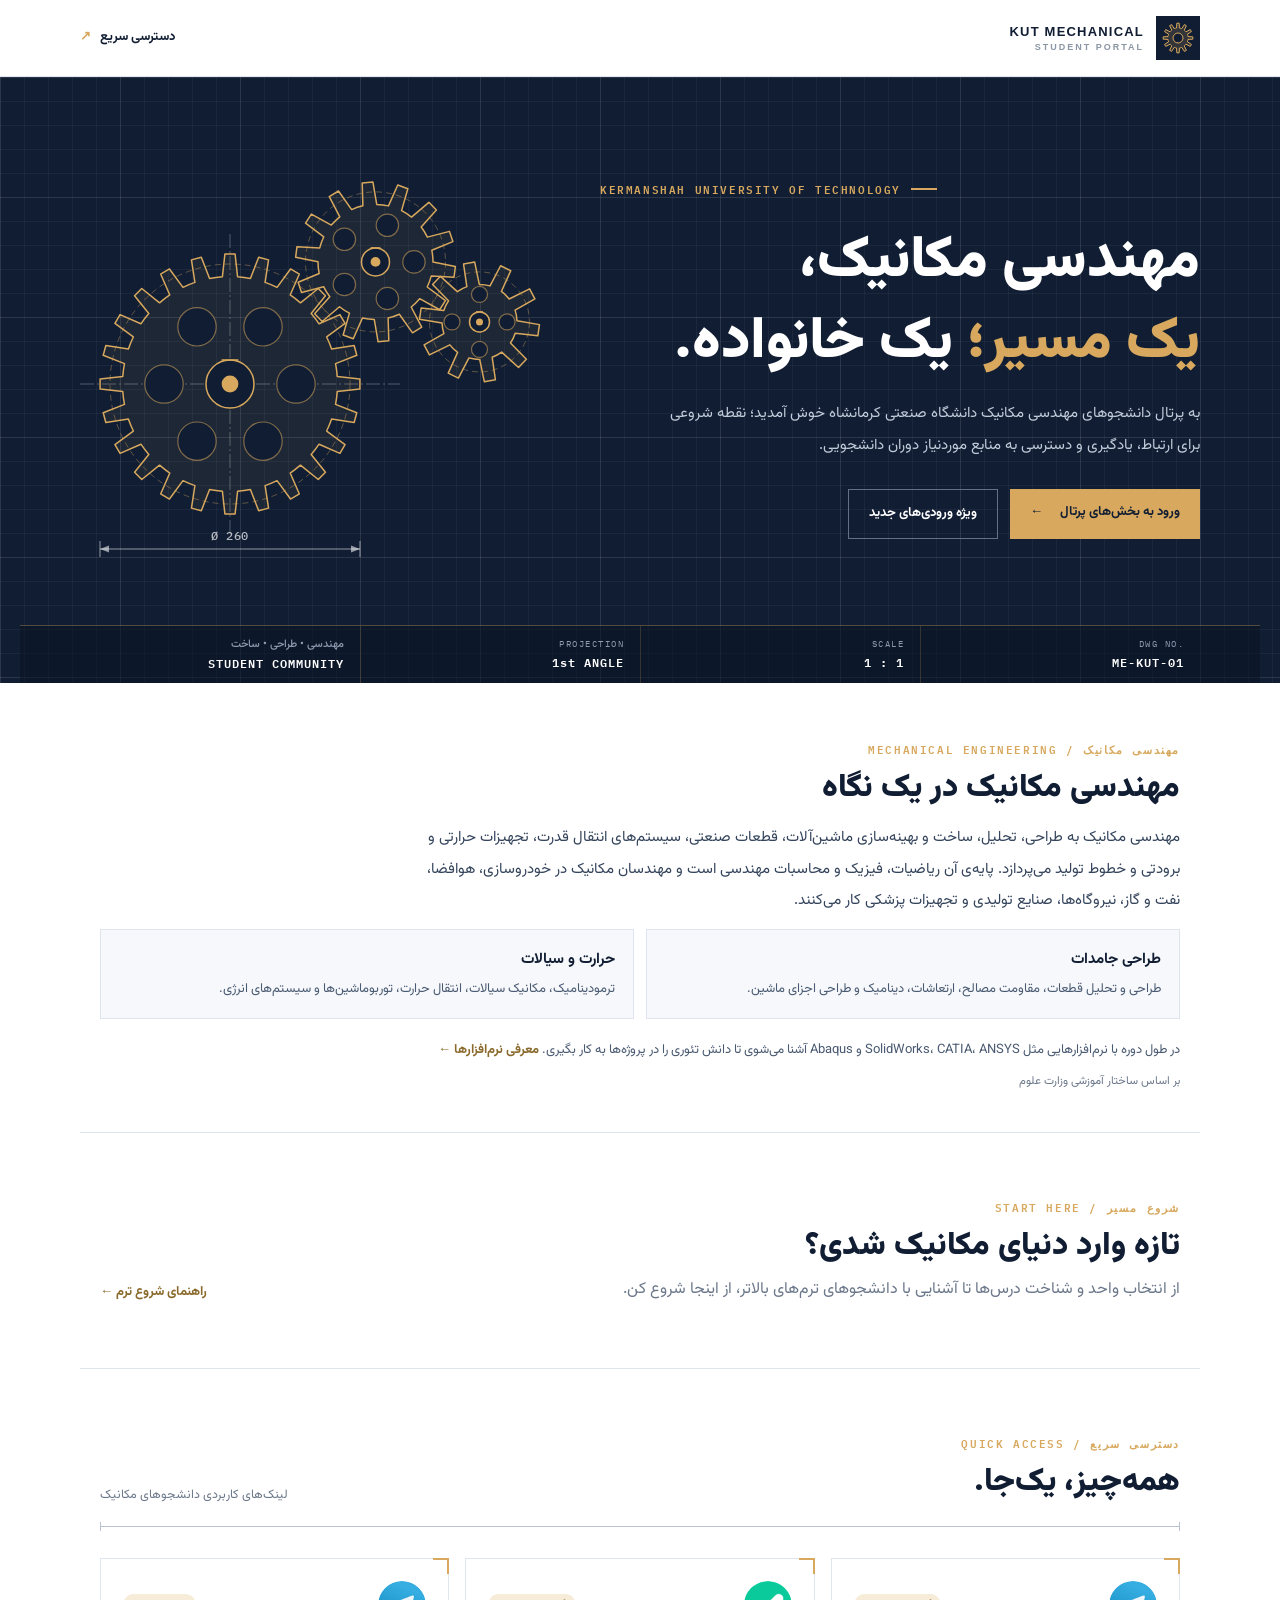
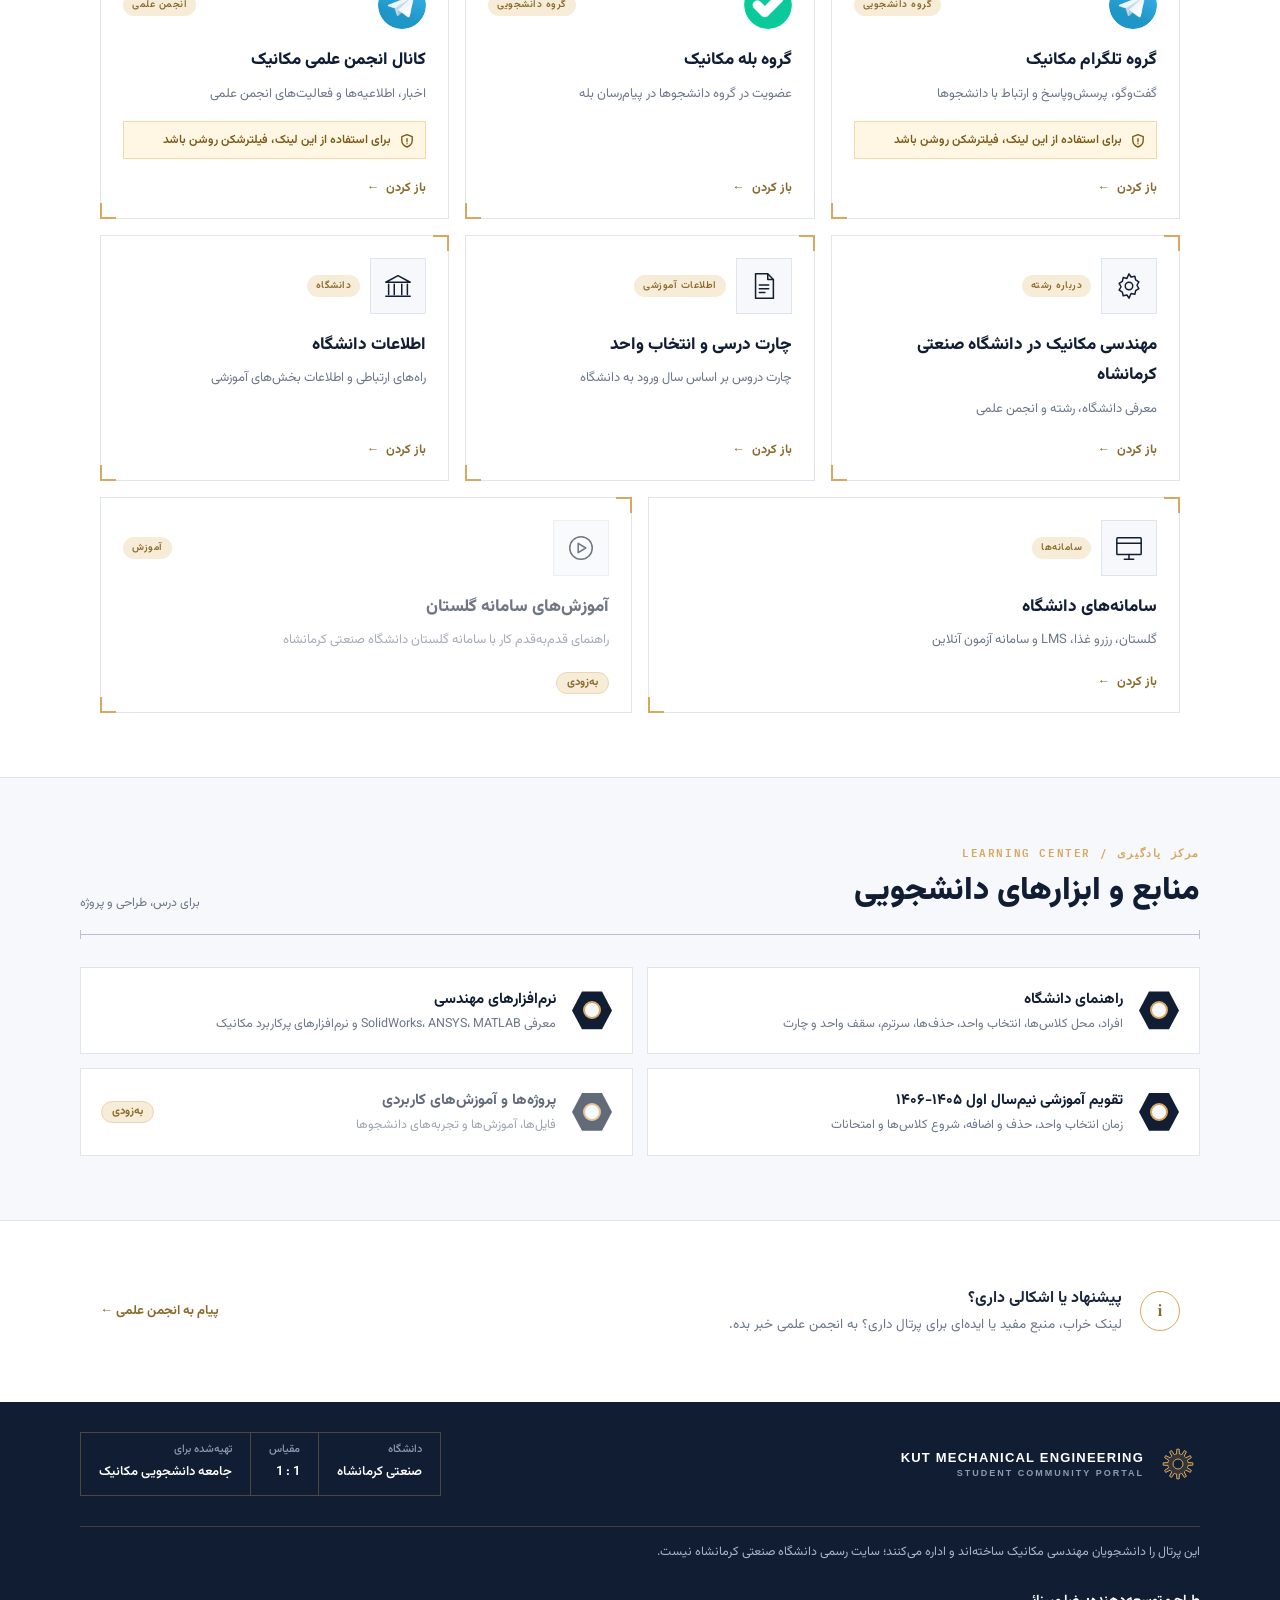
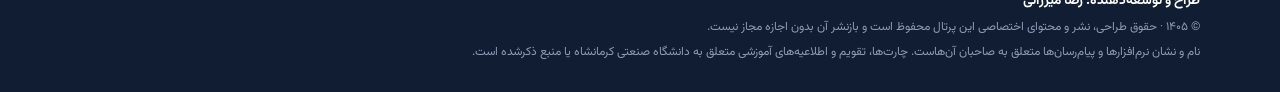
==== index.html @ cab1ceef "Add files via upload" ====
<!doctype html>
<html lang="fa" dir="rtl">
<head>
<meta charset="utf-8">
<meta name="viewport" content="width=device-width, initial-scale=1">
<meta name="theme-color" content="#101d33">
<title>KUT Mechanical Engineering | پرتال دانشجویان مکانیک</title>
<link rel="preconnect" href="https://fonts.googleapis.com"><link rel="preconnect" href="https://fonts.gstatic.com" crossorigin>
<link rel="stylesheet" href="https://fonts.googleapis.com/css2?family=Vazirmatn:wght@400;500;600;700;800;900&family=IBM+Plex+Mono:wght@500;600&display=swap">
<link rel="stylesheet" href="style.css">
</head>
<body>
<div class="app" dir="rtl" lang="fa">
  <header class="topbar"><div class="bar-in">
    <a class="brand" href="#home" aria-label="صفحه اصلی">
      <span class="brand-mark"><svg viewBox="-24 -24 48 48"><path class="gm" d="M14.11 -2.01L20.94 -1.65L20.94 1.65L14.11 2.01A14.25 14.25 0 0 1 13.22 5.32L13.22 5.32L18.95 9.04L17.31 11.89L11.21 8.79A14.25 14.25 0 0 1 8.79 11.21L8.79 11.21L11.89 17.31L9.04 18.95L5.32 13.22A14.25 14.25 0 0 1 2.01 14.11L2.01 14.11L1.65 20.94L-1.65 20.94L-2.01 14.11A14.25 14.25 0 0 1 -5.32 13.22L-5.32 13.22L-9.04 18.95L-11.89 17.31L-8.79 11.21A14.25 14.25 0 0 1 -11.21 8.79L-11.21 8.79L-17.31 11.89L-18.95 9.04L-13.22 5.32A14.25 14.25 0 0 1 -14.11 2.01L-14.11 2.01L-20.94 1.65L-20.94 -1.65L-14.11 -2.01A14.25 14.25 0 0 1 -13.22 -5.32L-13.22 -5.32L-18.95 -9.04L-17.31 -11.89L-11.21 -8.79A14.25 14.25 0 0 1 -8.79 -11.21L-8.79 -11.21L-11.89 -17.31L-9.04 -18.95L-5.32 -13.22A14.25 14.25 0 0 1 -2.01 -14.11L-2.01 -14.11L-1.65 -20.94L1.65 -20.94L2.01 -14.11A14.25 14.25 0 0 1 5.32 -13.22L5.32 -13.22L9.04 -18.95L11.89 -17.31L8.79 -11.21A14.25 14.25 0 0 1 11.21 -8.79L11.21 -8.79L17.31 -11.89L18.95 -9.04L13.22 -5.32A14.25 14.25 0 0 1 14.11 -2.01Z"/><circle r="7" class="gh"/></svg></span>
      <span><b>KUT MECHANICAL</b><small>STUDENT PORTAL</small></span>
    </a>
    <a class="top-link" href="#links">دسترسی سریع <span>↗</span></a>
  </div></header>

  <main>
    <section class="hero" id="home">
      <div class="hero-in">
        <div class="hero-content">
          <div class="eyebrow"><span></span> KERMANSHAH UNIVERSITY OF TECHNOLOGY</div>
          <h1>مهندسی مکانیک،<br><em>یک مسیر؛</em> یک خانواده.</h1>
          <p>به پرتال دانشجوهای مهندسی مکانیک دانشگاه صنعتی کرمانشاه خوش آمدید؛ نقطه شروعی برای ارتباط، یادگیری و دسترسی به منابع موردنیاز دوران دانشجویی.</p>
          <div class="hero-actions">
            <a class="btn btn-primary" href="#links">ورود به بخش‌های پرتال <b>←</b></a>
            <a class="btn btn-ghost" href="#new-students">ویژه ورودی‌های جدید</a>
          </div>
        </div>
        <svg class="gears" viewBox="0 0 470 420" role="img" aria-label="چرخ‌دنده‌های درگیر"><path class="cl" d="M0 235H320M150 85V385"/><g transform="translate(150.0 235.0)"><g class="spin spin-a" style="animation-duration:90.0s">
<g transform="rotate(0.00)"><path class="gear-body" d="M107.23 -7.59L129.90 -5.10L129.90 5.10L107.23 7.59A107.50 107.50 0 0 1 105.54 20.42L105.54 20.42L126.79 28.69L124.15 38.55L101.61 35.09A107.50 107.50 0 0 1 96.66 47.04L96.66 47.04L115.05 60.53L109.94 69.37L89.07 60.19A107.50 107.50 0 0 1 81.19 70.46L81.19 70.46L95.46 88.24L88.24 95.46L70.46 81.19A107.50 107.50 0 0 1 60.19 89.07L60.19 89.07L69.37 109.94L60.53 115.05L47.04 96.66A107.50 107.50 0 0 1 35.09 101.61L35.09 101.61L38.55 124.15L28.69 126.79L20.42 105.54A107.50 107.50 0 0 1 7.59 107.23L7.59 107.23L5.10 129.90L-5.10 129.90L-7.59 107.23A107.50 107.50 0 0 1 -20.42 105.54L-20.42 105.54L-28.69 126.79L-38.55 124.15L-35.09 101.61A107.50 107.50 0 0 1 -47.04 96.66L-47.04 96.66L-60.53 115.05L-69.37 109.94L-60.19 89.07A107.50 107.50 0 0 1 -70.46 81.19L-70.46 81.19L-88.24 95.46L-95.46 88.24L-81.19 70.46A107.50 107.50 0 0 1 -89.07 60.19L-89.07 60.19L-109.94 69.37L-115.05 60.53L-96.66 47.04A107.50 107.50 0 0 1 -101.61 35.09L-101.61 35.09L-124.15 38.55L-126.79 28.69L-105.54 20.42A107.50 107.50 0 0 1 -107.23 7.59L-107.23 7.59L-129.90 5.10L-129.90 -5.10L-107.23 -7.59A107.50 107.50 0 0 1 -105.54 -20.42L-105.54 -20.42L-126.79 -28.69L-124.15 -38.55L-101.61 -35.09A107.50 107.50 0 0 1 -96.66 -47.04L-96.66 -47.04L-115.05 -60.53L-109.94 -69.37L-89.07 -60.19A107.50 107.50 0 0 1 -81.19 -70.46L-81.19 -70.46L-95.46 -88.24L-88.24 -95.46L-70.46 -81.19A107.50 107.50 0 0 1 -60.19 -89.07L-60.19 -89.07L-69.37 -109.94L-60.53 -115.05L-47.04 -96.66A107.50 107.50 0 0 1 -35.09 -101.61L-35.09 -101.61L-38.55 -124.15L-28.69 -126.79L-20.42 -105.54A107.50 107.50 0 0 1 -7.59 -107.23L-7.59 -107.23L-5.10 -129.90L5.10 -129.90L7.59 -107.23A107.50 107.50 0 0 1 20.42 -105.54L20.42 -105.54L28.69 -126.79L38.55 -124.15L35.09 -101.61A107.50 107.50 0 0 1 47.04 -96.66L47.04 -96.66L60.53 -115.05L69.37 -109.94L60.19 -89.07A107.50 107.50 0 0 1 70.46 -81.19L70.46 -81.19L88.24 -95.46L95.46 -88.24L81.19 -70.46A107.50 107.50 0 0 1 89.07 -60.19L89.07 -60.19L109.94 -69.37L115.05 -60.53L96.66 -47.04A107.50 107.50 0 0 1 101.61 -35.09L101.61 -35.09L124.15 -38.55L126.79 -28.69L105.54 -20.42A107.50 107.50 0 0 1 107.23 -7.59Z"/></g>
<circle class="pitch" r="120.0"/>
<g class="holes"><circle cx="66.0" cy="0.0" r="19.2"/><circle cx="33.0" cy="57.2" r="19.2"/><circle cx="-33.0" cy="57.2" r="19.2"/><circle cx="-66.0" cy="0.0" r="19.2"/><circle cx="-33.0" cy="-57.2" r="19.2"/><circle cx="33.0" cy="-57.2" r="19.2"/></g>
<circle class="hub" r="24.0"/><circle class="hub-dot" r="8.4"/>
<path class="keyway" d="M-8.4 -24.0h16.8"/></g></g><g transform="translate(295.5 112.9)"><g class="spin spin-b" style="animation-duration:52.5s">
<g transform="rotate(135.71)"><path class="gear-body" d="M57.08 -6.95L79.82 -5.38L79.82 5.38L57.08 6.95A57.50 57.50 0 0 1 54.44 18.50L54.44 18.50L74.25 29.78L69.58 39.48L48.41 31.03A57.50 57.50 0 0 1 41.02 40.29L41.02 40.29L53.97 59.05L45.56 65.76L30.15 48.96A57.50 57.50 0 0 1 19.48 54.10L19.48 54.10L23.01 76.62L12.51 79.02L5.92 57.19A57.50 57.50 0 0 1 -5.92 57.19L-5.92 57.19L-12.51 79.02L-23.01 76.62L-19.48 54.10A57.50 57.50 0 0 1 -30.15 48.96L-30.15 48.96L-45.56 65.76L-53.97 59.05L-41.02 40.29A57.50 57.50 0 0 1 -48.41 31.03L-48.41 31.03L-69.58 39.48L-74.25 29.78L-54.44 18.50A57.50 57.50 0 0 1 -57.08 6.95L-57.08 6.95L-79.82 5.38L-79.82 -5.38L-57.08 -6.95A57.50 57.50 0 0 1 -54.44 -18.50L-54.44 -18.50L-74.25 -29.78L-69.58 -39.48L-48.41 -31.03A57.50 57.50 0 0 1 -41.02 -40.29L-41.02 -40.29L-53.97 -59.05L-45.56 -65.76L-30.15 -48.96A57.50 57.50 0 0 1 -19.48 -54.10L-19.48 -54.10L-23.01 -76.62L-12.51 -79.02L-5.92 -57.19A57.50 57.50 0 0 1 5.92 -57.19L5.92 -57.19L12.51 -79.02L23.01 -76.62L19.48 -54.10A57.50 57.50 0 0 1 30.15 -48.96L30.15 -48.96L45.56 -65.76L53.97 -59.05L41.02 -40.29A57.50 57.50 0 0 1 48.41 -31.03L48.41 -31.03L69.58 -39.48L74.25 -29.78L54.44 -18.50A57.50 57.50 0 0 1 57.08 -6.95Z"/></g>
<circle class="pitch" r="70.0"/>
<g class="holes"><circle cx="38.5" cy="0.0" r="11.2"/><circle cx="11.9" cy="36.6" r="11.2"/><circle cx="-31.1" cy="22.6" r="11.2"/><circle cx="-31.1" cy="-22.6" r="11.2"/><circle cx="11.9" cy="-36.6" r="11.2"/></g>
<circle class="hub" r="14.0"/><circle class="hub-dot" r="4.9"/>
<path class="keyway" d="M-4.9 -14.0h9.8"/></g></g><g transform="translate(399.5 172.9)"><g class="spin spin-a" style="animation-duration:37.5s">
<g transform="rotate(224.00)"><path class="gear-body" d="M36.96 -6.33L59.73 -5.65L59.73 5.65L36.96 6.33A37.50 37.50 0 0 1 33.62 16.60L33.62 16.60L51.64 30.54L45.01 39.68L26.18 26.85A37.50 37.50 0 0 1 17.44 33.20L17.44 33.20L23.83 55.07L13.09 58.56L5.40 37.11A37.50 37.50 0 0 1 -5.40 37.11L-5.40 37.11L-13.09 58.56L-23.83 55.07L-17.44 33.20A37.50 37.50 0 0 1 -26.18 26.85L-26.18 26.85L-45.01 39.68L-51.64 30.54L-33.62 16.60A37.50 37.50 0 0 1 -36.96 6.33L-36.96 6.33L-59.73 5.65L-59.73 -5.65L-36.96 -6.33A37.50 37.50 0 0 1 -33.62 -16.60L-33.62 -16.60L-51.64 -30.54L-45.01 -39.68L-26.18 -26.85A37.50 37.50 0 0 1 -17.44 -33.20L-17.44 -33.20L-23.83 -55.07L-13.09 -58.56L-5.40 -37.11A37.50 37.50 0 0 1 5.40 -37.11L5.40 -37.11L13.09 -58.56L23.83 -55.07L17.44 -33.20A37.50 37.50 0 0 1 26.18 -26.85L26.18 -26.85L45.01 -39.68L51.64 -30.54L33.62 -16.60A37.50 37.50 0 0 1 36.96 -6.33Z"/></g>
<circle class="pitch" r="50.0"/>
<g class="holes"><circle cx="27.5" cy="0.0" r="8.0"/><circle cx="0.0" cy="27.5" r="8.0"/><circle cx="-27.5" cy="0.0" r="8.0"/><circle cx="-0.0" cy="-27.5" r="8.0"/></g>
<circle class="hub" r="10.0"/><circle class="hub-dot" r="3.5"/>
<path class="keyway" d="M-3.5 -10.0h7.0"/></g></g><g class="dim"><path d="M20 400H280M20 392V408M280 392V408"/>
<path class="arr" d="M20 400l9-3.5v7zM280 400l-9-3.5v7z"/><text x="150" y="391" text-anchor="middle">Ø 260</text></g><text class="mod" x="470" y="26" text-anchor="end">m = 10 · z = 24 / 14 / 10</text></svg>
      </div>
      <div class="titleblock"><div class="tb-in">
        <div><small>DWG NO.</small><b>ME-KUT-01</b></div>
        <div><small>SCALE</small><b>1 : 1</b></div>
        <div><small>PROJECTION</small><b>1st ANGLE</b></div>
        <div class="tb-fa"><small>مهندسی • طراحی • ساخت</small><b>STUDENT COMMUNITY</b></div>
      </div></div>
    </section>

    <section class="about section-wrap" id="about">
      <div class="section-kicker">MECHANICAL ENGINEERING / مهندسی مکانیک</div>
      <h2>مهندسی مکانیک در یک نگاه</h2>
      <p class="about-lead">مهندسی مکانیک به طراحی، تحلیل، ساخت و بهینه‌سازی ماشین‌آلات، قطعات صنعتی، سیستم‌های انتقال قدرت، تجهیزات حرارتی و برودتی و خطوط تولید می‌پردازد. پایه‌ی آن ریاضیات، فیزیک و محاسبات مهندسی است و مهندسان مکانیک در خودروسازی، هوافضا، نفت و گاز، نیروگاه‌ها، صنایع تولیدی و تجهیزات پزشکی کار می‌کنند.</p>
      <div class="axes">
        <div><h3>طراحی جامدات</h3><p>طراحی و تحلیل قطعات، مقاومت مصالح، ارتعاشات، دینامیک و طراحی اجزای ماشین.</p></div>
        <div><h3>حرارت و سیالات</h3><p>ترمودینامیک، مکانیک سیالات، انتقال حرارت، توربوماشین‌ها و سیستم‌های انرژی.</p></div>
      </div>
      <p class="about-note">در طول دوره با نرم‌افزارهایی مثل SolidWorks، CATIA، ANSYS و Abaqus آشنا می‌شوی تا دانش تئوری را در پروژه‌ها به کار بگیری. <a class="text-link" href="software.html" target="_blank" rel="noopener">معرفی نرم‌افزارها ←</a></p>
      <p class="about-src">بر اساس ساختار آموزشی وزارت علوم</p>
    </section>

    <section class="welcome section-wrap" id="new-students">
      <div class="welcome-row">
        <div><div class="section-kicker">START HERE / شروع مسیر</div><h2>تازه وارد دنیای مکانیک شدی؟</h2>
          <p>از انتخاب واحد و شناخت درس‌ها تا آشنایی با دانشجوهای ترم‌های بالاتر، از اینجا شروع کن.</p></div>
        <a class="text-link" id="welcome-link" href="#resources">راهنمای شروع ترم <span>←</span></a>
      </div>
    </section>

    <section class="section-wrap" id="links">
      <div class="section-heading"><div><div class="section-kicker">QUICK ACCESS / دسترسی سریع</div><h2>همه‌چیز، یک‌جا.</h2></div>
        <span class="heading-note">لینک‌های کاربردی دانشجوهای مکانیک</span></div>
      <div class="dimline" aria-hidden="true"><i></i></div>
      <div class="card-grid" id="link-cards"></div>
    </section>

    <section class="resources" id="resources"><div class="section-wrap">
      <div class="section-heading"><div><div class="section-kicker">LEARNING CENTER / مرکز یادگیری</div><h2>منابع و ابزارهای دانشجویی</h2></div>
        <span class="heading-note">برای درس، طراحی و پروژه</span></div>
      <div class="dimline" aria-hidden="true"><i></i></div>
      <div class="resource-grid" id="resource-cards"></div>
    </div></section>

    <section class="notice section-wrap">
      <div class="notice-icon">i</div>
      <div><b>پیشنهاد یا اشکالی داری؟</b>
        <p>لینک خراب، منبع مفید یا ایده‌ای برای پرتال داری؟ به انجمن علمی خبر بده.</p></div>
      <a id="contact-link" href="#" class="text-link">پیام به انجمن علمی ←</a>
    </section>
  </main>

  <footer><div class="foot-in">
    <div class="footer-brand"><span class="brand-mark"><svg viewBox="-24 -24 48 48"><path class="gm" d="M14.11 -2.01L20.94 -1.65L20.94 1.65L14.11 2.01A14.25 14.25 0 0 1 13.22 5.32L13.22 5.32L18.95 9.04L17.31 11.89L11.21 8.79A14.25 14.25 0 0 1 8.79 11.21L8.79 11.21L11.89 17.31L9.04 18.95L5.32 13.22A14.25 14.25 0 0 1 2.01 14.11L2.01 14.11L1.65 20.94L-1.65 20.94L-2.01 14.11A14.25 14.25 0 0 1 -5.32 13.22L-5.32 13.22L-9.04 18.95L-11.89 17.31L-8.79 11.21A14.25 14.25 0 0 1 -11.21 8.79L-11.21 8.79L-17.31 11.89L-18.95 9.04L-13.22 5.32A14.25 14.25 0 0 1 -14.11 2.01L-14.11 2.01L-20.94 1.65L-20.94 -1.65L-14.11 -2.01A14.25 14.25 0 0 1 -13.22 -5.32L-13.22 -5.32L-18.95 -9.04L-17.31 -11.89L-11.21 -8.79A14.25 14.25 0 0 1 -8.79 -11.21L-8.79 -11.21L-11.89 -17.31L-9.04 -18.95L-5.32 -13.22A14.25 14.25 0 0 1 -2.01 -14.11L-2.01 -14.11L-1.65 -20.94L1.65 -20.94L2.01 -14.11A14.25 14.25 0 0 1 5.32 -13.22L5.32 -13.22L9.04 -18.95L11.89 -17.31L8.79 -11.21A14.25 14.25 0 0 1 11.21 -8.79L11.21 -8.79L17.31 -11.89L18.95 -9.04L13.22 -5.32A14.25 14.25 0 0 1 14.11 -2.01Z"/><circle r="7" class="gh"/></svg></span><div><b>KUT MECHANICAL ENGINEERING</b><small>STUDENT COMMUNITY PORTAL</small></div></div>
    <div class="foot-cells"><div><small>دانشگاه</small><b>صنعتی کرمانشاه</b></div><div><small>مقیاس</small><b>1 : 1</b></div><div><small>تهیه‌شده برای</small><b>جامعه دانشجویی مکانیک</b></div></div>
  </div>
  <p class="disclaimer">این پرتال را دانشجویان مهندسی مکانیک ساخته‌اند و اداره می‌کنند؛ سایت رسمی دانشگاه صنعتی کرمانشاه نیست.</p>
  <div class="credit"><p><b>طراح و توسعه‌دهنده: رضا میرزائی</b></p><p>© ۱۴۰۵ · حقوق طراحی، نشر و محتوای اختصاصی این پرتال محفوظ است و بازنشر آن بدون اجازه مجاز نیست.</p><p>نام و نشان نرم‌افزارها و پیام‌رسان‌ها متعلق به صاحبان آن‌هاست. چارت‌ها، تقویم و اطلاعیه‌های آموزشی متعلق به دانشگاه صنعتی کرمانشاه یا منبع ذکرشده است.</p></div></footer>

  <div class="modal" id="modal" hidden>
    <div class="sheet" role="dialog" aria-modal="true" aria-labelledby="modal-title">
      <div class="sheet-head"><div><small id="modal-kicker"></small><h3 id="modal-title"></h3></div>
        <button type="button" id="modal-close" aria-label="بستن">✕</button></div>
      <div class="sheet-body" id="modal-body"></div>
    </div>
  </div>
</div>
<script src="content.js"></script>
<script src="app.js"></script>
</body>
</html>
---- style.css ----
:root{--navy:#101d33;--navy2:#172944;--ink:#18263b;--muted:#6b778a;--line:#dfe5ee;--paper:#f6f8fb;--accent:#d7a85d;--accent-d:#8a6a2c}
*{box-sizing:border-box}[hidden]{display:none!important}html{scroll-behavior:smooth}
body{margin:0;background:#fff;color:var(--ink);font-family:"Vazirmatn",Tahoma,sans-serif;line-height:1.8}
body.lock{overflow:hidden}
.mono,.section-kicker,.card-tag,.titleblock small,.foot-cells small,.sheet-head small{font-family:"IBM Plex Mono",ui-monospace,Menlo,monospace}
a{color:inherit}
.topbar,.hero,.section-wrap,.resources>.section-wrap,footer{padding-left:max(20px,env(safe-area-inset-left,0px));padding-right:max(20px,env(safe-area-inset-right,0px))}
.bar-in,.hero-in,.tb-in,.section-wrap,.foot-in{max-width:1120px;margin:0 auto}
.resources>.section-wrap{padding-left:0;padding-right:0}

.topbar{background:#fff;border-bottom:1px solid var(--line)}
.bar-in{height:76px;display:flex;align-items:center;justify-content:space-between;gap:12px}
.brand,.footer-brand{display:flex;align-items:center;gap:12px;text-decoration:none;color:var(--navy)}
.brand-mark{width:44px;height:44px;flex:none;background:var(--navy);display:grid;place-items:center}
.brand-mark svg{width:34px;height:34px}.gm{fill:rgba(215,168,93,.18);stroke:var(--accent);stroke-width:1.4}.gh{fill:var(--navy);stroke:var(--accent);stroke-width:1.4}
.brand b,.footer-brand b{display:block;font:800 13px Arial;letter-spacing:1.2px}
.brand small,.footer-brand small{display:block;font:600 9px Arial;letter-spacing:2px;color:#8b96a5;margin-top:3px}
.top-link{font-size:13px;text-decoration:none;color:var(--navy);font-weight:700}.top-link span{color:var(--accent);margin-right:6px}

/* Hero: blueprint sheet */
.hero{background:var(--navy);color:#fff;position:relative;overflow:hidden;
 background-image:linear-gradient(rgba(255,255,255,.045) 1px,transparent 1px),linear-gradient(90deg,rgba(255,255,255,.045) 1px,transparent 1px),linear-gradient(rgba(255,255,255,.07) 1px,transparent 1px),linear-gradient(90deg,rgba(255,255,255,.07) 1px,transparent 1px);
 background-size:24px 24px,24px 24px,120px 120px,120px 120px}
.hero-in{display:flex;align-items:center;justify-content:space-between;gap:24px;padding-block:72px 56px;position:relative}
.hero-content{flex:1 1 52%;min-width:0;max-width:600px;position:relative;z-index:2}
.eyebrow,.section-kicker{font:600 10.5px "IBM Plex Mono",monospace;letter-spacing:1.6px;color:var(--accent);direction:ltr;text-align:right}
.eyebrow{display:flex;align-items:center;gap:10px;justify-content:flex-end;flex-direction:row-reverse}.eyebrow span{width:26px;height:2px;background:var(--accent)}
h1{font-size:clamp(34px,5vw,58px);line-height:1.4;margin:24px 0 14px;font-weight:900;text-wrap:balance}h1 em{font-style:normal;color:var(--accent)}
.hero-content p{max-width:540px;color:#c1ccda;font-size:15px;line-height:2.1;margin:0}
.hero-actions{display:flex;gap:12px;flex-wrap:wrap;margin-top:28px}
.btn{padding:12px 20px;text-decoration:none;font-size:13px;font-weight:700}
.btn-primary{background:var(--accent);color:var(--navy)}.btn-primary b{margin-right:14px}.btn-ghost{border:1px solid #637188;color:#fff}
.btn:hover{filter:brightness(1.08)}
.gears{flex:0 1 470px;width:470px;max-width:100%;height:auto;position:relative;z-index:1}
.gear-body{fill:rgba(215,168,93,.07);stroke:var(--accent);stroke-width:1.5;stroke-linejoin:round}
.pitch{fill:none;stroke:rgba(215,168,93,.4);stroke-width:1;stroke-dasharray:6 4}
.holes circle{fill:var(--navy);stroke:rgba(215,168,93,.55);stroke-width:1.2}
.hub{fill:var(--navy);stroke:var(--accent);stroke-width:1.5}.hub-dot{fill:var(--accent)}.keyway{stroke:var(--accent);stroke-width:1.5}
.cl{fill:none;stroke:rgba(255,255,255,.28);stroke-width:1;stroke-dasharray:14 3 2 3}
.dim path{fill:none;stroke:rgba(255,255,255,.55);stroke-width:1}.dim .arr{fill:rgba(255,255,255,.55);stroke:none}
.dim text,.mod{fill:rgba(255,255,255,.7);font:500 12px "IBM Plex Mono",monospace;letter-spacing:.5px}.mod{font-size:10px;fill:rgba(215,168,93,.8)}
.spin{animation:spinA linear infinite}.spin-b{animation-name:spinB}
@keyframes spinA{to{transform:rotate(360deg)}}@keyframes spinB{to{transform:rotate(-360deg)}}
.titleblock{border-top:1px solid rgba(215,168,93,.35);background:rgba(10,19,34,.55);position:relative;z-index:2}
.tb-in{display:grid;grid-template-columns:repeat(4,1fr)}
.tb-in>div{padding:10px 16px;border-left:1px solid rgba(215,168,93,.2)}.tb-in>div:last-child{border-left:0}
.titleblock small{display:block;font-size:9px;letter-spacing:1.5px;color:#8d9bb0;direction:ltr;text-align:right}.tb-fa small{font:500 11px "Vazirmatn",sans-serif;letter-spacing:0;text-align:right;direction:rtl}
.titleblock b{display:block;font:600 12px "IBM Plex Mono",monospace;letter-spacing:1px;color:#fff;direction:ltr;text-align:right}

/* Sections */
.section-wrap{padding-block:64px}
.section-kicker{margin-bottom:6px}
h2{margin:0;font-size:clamp(24px,3vw,32px);line-height:1.5;color:var(--navy);font-weight:900}
.welcome{border-bottom:1px solid var(--line)}
.welcome-row{display:flex;align-items:flex-end;justify-content:space-between;gap:20px;flex-wrap:wrap}
.welcome-row p{margin:6px 0 0;color:var(--muted);max-width:560px}
.text-link{font-weight:700;font-size:13px;text-decoration:none;color:var(--accent-d)}.text-link:hover{text-decoration:underline}
.section-heading{display:flex;align-items:flex-end;justify-content:space-between;gap:16px;flex-wrap:wrap}
.heading-note{font-size:12.5px;color:var(--muted)}
.dimline{display:flex;align-items:center;margin:14px 0 26px;color:#b9c3d2;height:12px}
.dimline i{flex:1;height:1px;background:currentColor;position:relative}
.dimline i:before,.dimline i:after{content:"";position:absolute;top:-4px;width:1px;height:9px;background:currentColor}.dimline i:before{right:0}.dimline i:after{left:0}

/* Cards */
.card-grid{display:grid;grid-template-columns:repeat(6,minmax(0,1fr));gap:16px}
.portal-card{grid-column:span 2;position:relative;display:flex;flex-direction:column;gap:6px;padding:22px 22px 18px;background:#fff;border:1px solid var(--line);text-align:right;text-decoration:none;color:inherit;font:inherit;cursor:pointer;min-width:0;transition:border-color .15s,box-shadow .15s,transform .15s}
.portal-card.wide{grid-column:span 3}
.portal-card:before,.portal-card:after{content:"";position:absolute;width:14px;height:14px;border:2px solid var(--accent);pointer-events:none}
.portal-card:before{top:-1px;right:-1px;border-left:0;border-bottom:0}.portal-card:after{bottom:-1px;left:-1px;border-right:0;border-top:0}
.portal-card:not(.is-soon):hover{border-color:var(--accent);box-shadow:6px 6px 0 rgba(16,29,51,.09);transform:translate(-2px,-2px)}
.card-top{display:flex;align-items:center;justify-content:space-between;gap:10px;margin-bottom:10px}
.card-icon{width:56px;height:56px;display:grid;place-items:center;background:var(--paper);border:1px solid var(--line);color:var(--navy)}
.card-icon svg{width:30px;height:30px}.card-icon.brand{background:none;border:0;width:auto;height:auto}
.card-icon img{width:48px;height:48px;border-radius:50%;display:block;object-fit:cover}
.card-tag{font-size:10px;letter-spacing:.5px;color:var(--accent-d);background:#f6ecd8;padding:2px 9px;border-radius:99px;font-family:"Vazirmatn",sans-serif;font-weight:600}
.portal-card h3{margin:0;font-size:17px;color:var(--navy);font-weight:800}
.portal-card p{margin:0;font-size:13px;color:var(--muted);line-height:1.9}
.vpn{display:flex;align-items:flex-start;gap:8px;margin-top:8px;padding:8px 10px;background:#fff6e3;border:1px solid #f0d9a4;color:#7a5a14;font-size:12px;font-weight:600;line-height:1.7}
.vpn svg{width:16px;height:16px;flex:none;margin-top:3px}
.card-foot{margin-top:auto;padding-top:12px;display:flex;justify-content:flex-start}
.go{font-size:12.5px;font-weight:700;color:var(--accent-d)}.go i{font-style:normal;margin-right:4px}
.is-soon{cursor:default}.is-soon .card-icon,.is-soon h3,.is-soon p{opacity:.6}
.soon-badge{font-size:11px;font-weight:700;color:var(--accent-d);background:#f6ecd8;border:1px solid #ead7ae;padding:0 10px;border-radius:99px;line-height:1.8;white-space:nowrap}
:is(a,button):focus-visible{outline:2px solid var(--accent);outline-offset:3px}

/* Resources */
.resources{background:var(--paper);border-block:1px solid var(--line)}
.resource-grid{display:grid;grid-template-columns:repeat(2,minmax(0,1fr));gap:14px}
.resource-item{display:flex;align-items:center;gap:16px;padding:18px 20px;background:#fff;border:1px solid var(--line);text-decoration:none;color:inherit;min-width:0}
a.resource-item:hover{border-color:var(--accent)}
.nut{width:40px;height:40px;flex:none;background:var(--navy);clip-path:polygon(25% 3%,75% 3%,100% 50%,75% 97%,25% 97%,0 50%);position:relative}
.nut:after{content:"";position:absolute;inset:11px;border-radius:50%;background:var(--paper);border:2px solid var(--accent)}
.res-text{flex:1;min-width:0}.res-text b{display:block;font-size:15px;color:var(--navy)}.res-text small{display:block;font-size:12.5px;color:var(--muted);line-height:1.8}
.resource-item.is-soon .res-text,.resource-item.is-soon .nut{opacity:.65}

.notice{display:flex;align-items:center;gap:18px;flex-wrap:wrap}
.notice>div:nth-child(2){flex:1;min-width:220px}.notice p{margin:0;color:var(--muted);font-size:13.5px}
.notice-icon{width:40px;height:40px;border:1px solid var(--accent);border-radius:50%;display:grid;place-items:center;color:var(--accent-d);font:700 16px Georgia,serif}

footer{background:var(--navy);color:#fff}
.foot-in{display:flex;align-items:center;justify-content:space-between;gap:22px;flex-wrap:wrap;padding-block:30px}
.footer-brand{color:#fff}.footer-brand small{color:#8d9bb0}
.foot-cells{display:flex;border:1px solid rgba(215,168,93,.3)}
.foot-cells>div{padding:8px 18px;border-left:1px solid rgba(215,168,93,.3)}.foot-cells>div:last-child{border-left:0}
.foot-cells small{display:block;font:500 11px "Vazirmatn",sans-serif;color:#8d9bb0}.foot-cells b{font-size:13px;font-weight:600}

/* Modal */
.modal{position:fixed;inset:0;z-index:50;background:rgba(10,19,34,.65);display:grid;place-items:center;padding:20px}
.sheet{background:#fff;width:100%;max-width:560px;border-top:4px solid var(--accent);max-height:90vh;overflow:auto}
.sheet-head{display:flex;justify-content:space-between;align-items:flex-start;gap:12px;padding:20px 22px;background:var(--navy);color:#fff}
.sheet-head small{display:block;font-size:10px;letter-spacing:1.4px;color:var(--accent);direction:ltr;text-align:right}.sheet-head h3{margin:4px 0 0;font-size:19px}
#modal-close{border:1px solid #637188;background:none;color:#fff;width:36px;height:36px;font:inherit;cursor:pointer}
.sheet-body{padding:18px;display:grid;gap:10px}
.chart-row{display:flex;align-items:center;justify-content:space-between;gap:14px;padding:16px 18px;border:1px solid var(--line);text-decoration:none;color:inherit;background:#fff}
a.chart-row:hover{border-color:var(--accent);background:#fffdf8}
.chart-row b{display:block;color:var(--navy);font-size:15px}.chart-row small{color:var(--muted);font-size:12.5px}
.chart-row.is-soon{background:var(--paper)}
.ext{font:600 12.5px "Vazirmatn",sans-serif;color:var(--accent-d);white-space:nowrap}
.phones{margin-top:8px;padding-top:16px;border-top:1px dashed var(--line)}.phones h4{margin:0 0 10px;font-size:14px;color:var(--navy)}
.phone-grid{display:grid;grid-template-columns:repeat(2,minmax(0,1fr));gap:8px}
.phone-grid a{display:block;padding:9px 12px;border:1px solid var(--line);background:var(--paper);text-decoration:none;font:600 13.5px "IBM Plex Mono",monospace;letter-spacing:.5px;color:var(--navy);text-align:center}
.phone-grid a:hover{border-color:var(--accent)}

@media (max-width:900px){
 .hero-in{flex-direction:column;align-items:stretch;padding-block:48px 36px}
 .gears{align-self:center;flex-basis:auto;width:min(420px,100%)}
 .card-grid{grid-template-columns:repeat(2,minmax(0,1fr))}.portal-card,.portal-card.wide{grid-column:span 1}
}
@media (max-width:620px){
 .card-grid,.resource-grid{grid-template-columns:1fr}.portal-card,.portal-card.wide
 .tb-in{grid-template-columns:1fr 1fr}.tb-in>div:nth-child(2){border-left:0}.tb-in>div:nth-child(n+3){border-top:1px solid rgba(215,168,93,.2)}
 .section-wrap{padding-block:44px}.foot-cells{flex-wrap:wrap;width:100%}
}
@media (prefers-reduced-motion:reduce){html{scroll-behavior:auto}.spin{animation:none}*{transition:none!important}}

.disclaimer{max-width:1120px;margin:0 auto;padding-block:14px 22px;border-top:1px solid rgba(215,168,93,.25);font-size:12.5px;color:#a9b6c8;line-height:1.9}

.about{padding-block:56px 40px;border-bottom:1px solid var(--line)}
.about-lead{max-width:760px;margin:10px 0 0;color:#34445c;font-size:15px;line-height:2.1}
.pillars{display:grid;grid-template-columns:repeat(4,minmax(0,1fr));gap:12px;margin-top:24px}
.pillars>div{padding:16px 18px;border:1px solid var(--line);border-top:3px solid var(--accent);background:#fff}
.pillars b{display:block;font-size:16px;color:var(--navy)}.pillars span{display:block;font:600 9.5px "IBM Plex Mono",monospace;letter-spacing:1.4px;color:var(--accent-d);direction:ltr;text-align:right}
.pillars p{margin:6px 0 0;font-size:13px;color:var(--muted);line-height:1.9}
.axes{display:grid;grid-template-columns:repeat(2,minmax(0,1fr));gap:12px;margin-top:12px}
.axes>div{padding:16px 18px;background:var(--paper);border:1px solid var(--line)}.axes h3{margin:0;font-size:15px;color:var(--navy)}.axes p{margin:4px 0 0;font-size:13px;color:#4a5a72;line-height:1.95}
.about-note{margin:18px 0 0;font-size:13px;color:#4a5a72;line-height:2;max-width:820px}.about-src{margin:8px 0 0;font-size:11.5px;color:var(--muted)}
.facts{margin:0;display:grid;gap:8px}.facts>div{padding:12px 16px;border:1px solid var(--line);background:var(--paper)}.facts dt{font-size:12px;font-weight:700;color:var(--accent-d)}.facts dd{margin:0;font-size:14px;color:var(--navy);line-height:1.9}
.sheet-body .plain{margin:0 0 10px}
.credit{max-width:1120px;margin:0 auto;padding-bottom:26px;font-size:12px;color:#8d9bb0;line-height:1.9}.credit p{margin:2px 0}.credit b{color:#fff;font-size:13.5px}
@media(max-width:900px){.pillars{grid-template-columns:repeat(2,minmax(0,1fr))}}
@media(max-width:620px){.pillars,.axes{grid-template-columns:1fr}}
.labs{width:100%;border-collapse:collapse;font-size:13.5px}.labs th,.labs td{padding:9px 12px;border:1px solid var(--line);text-align:right;vertical-align:top}.labs th{background:var(--paper);color:var(--navy);font-weight:700;width:46%}.labs td{color:#4a5a72}
.lab-note{margin:10px 0 0;font-size:12px;color:var(--muted);line-height:1.9}
.sheet-body .plain{padding:0 20px 0 0;font-size:14px;color:#34445c;line-height:2}.sheet-body .plain li{margin:2px 0}
.site-row>span:first-child{min-width:0}.site-url{display:block;margin-top:4px;font:600 12px "IBM Plex Mono",monospace;color:var(--accent-d);text-align:right}
.go{white-space:nowrap}
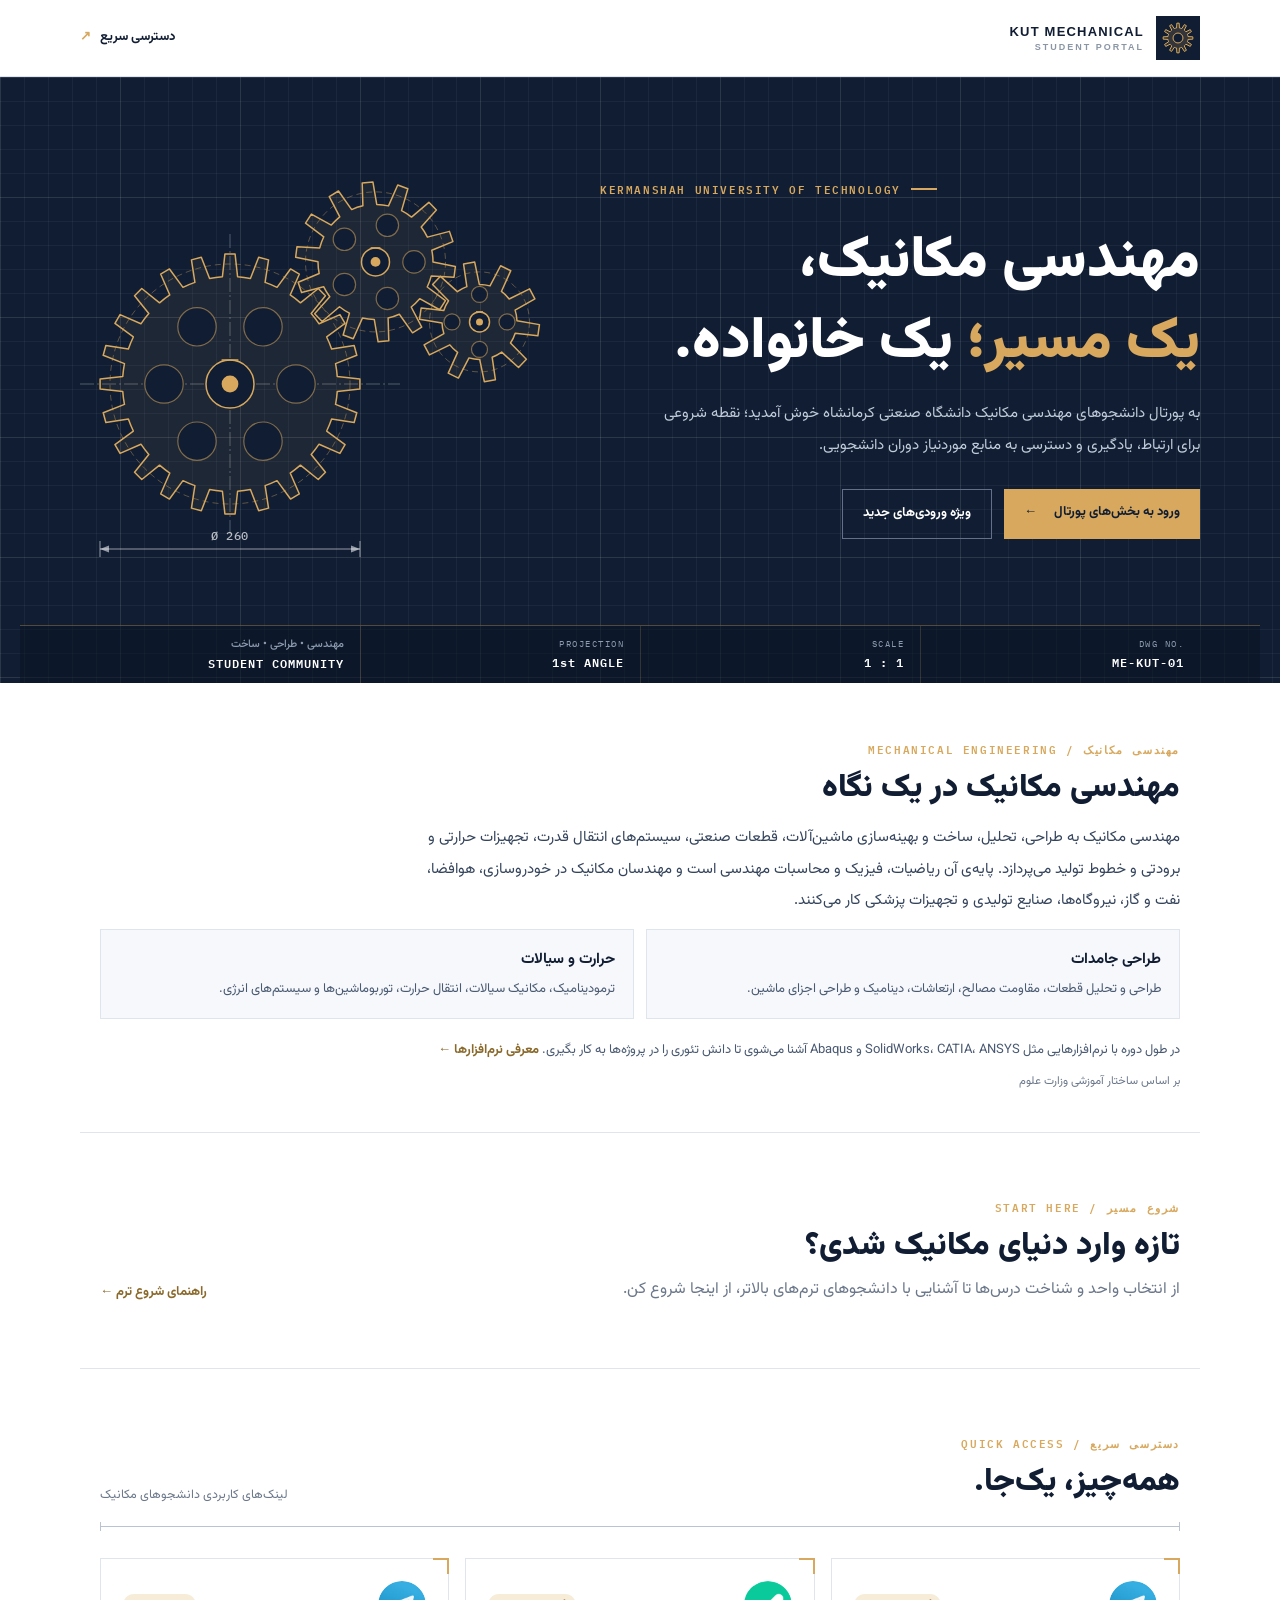
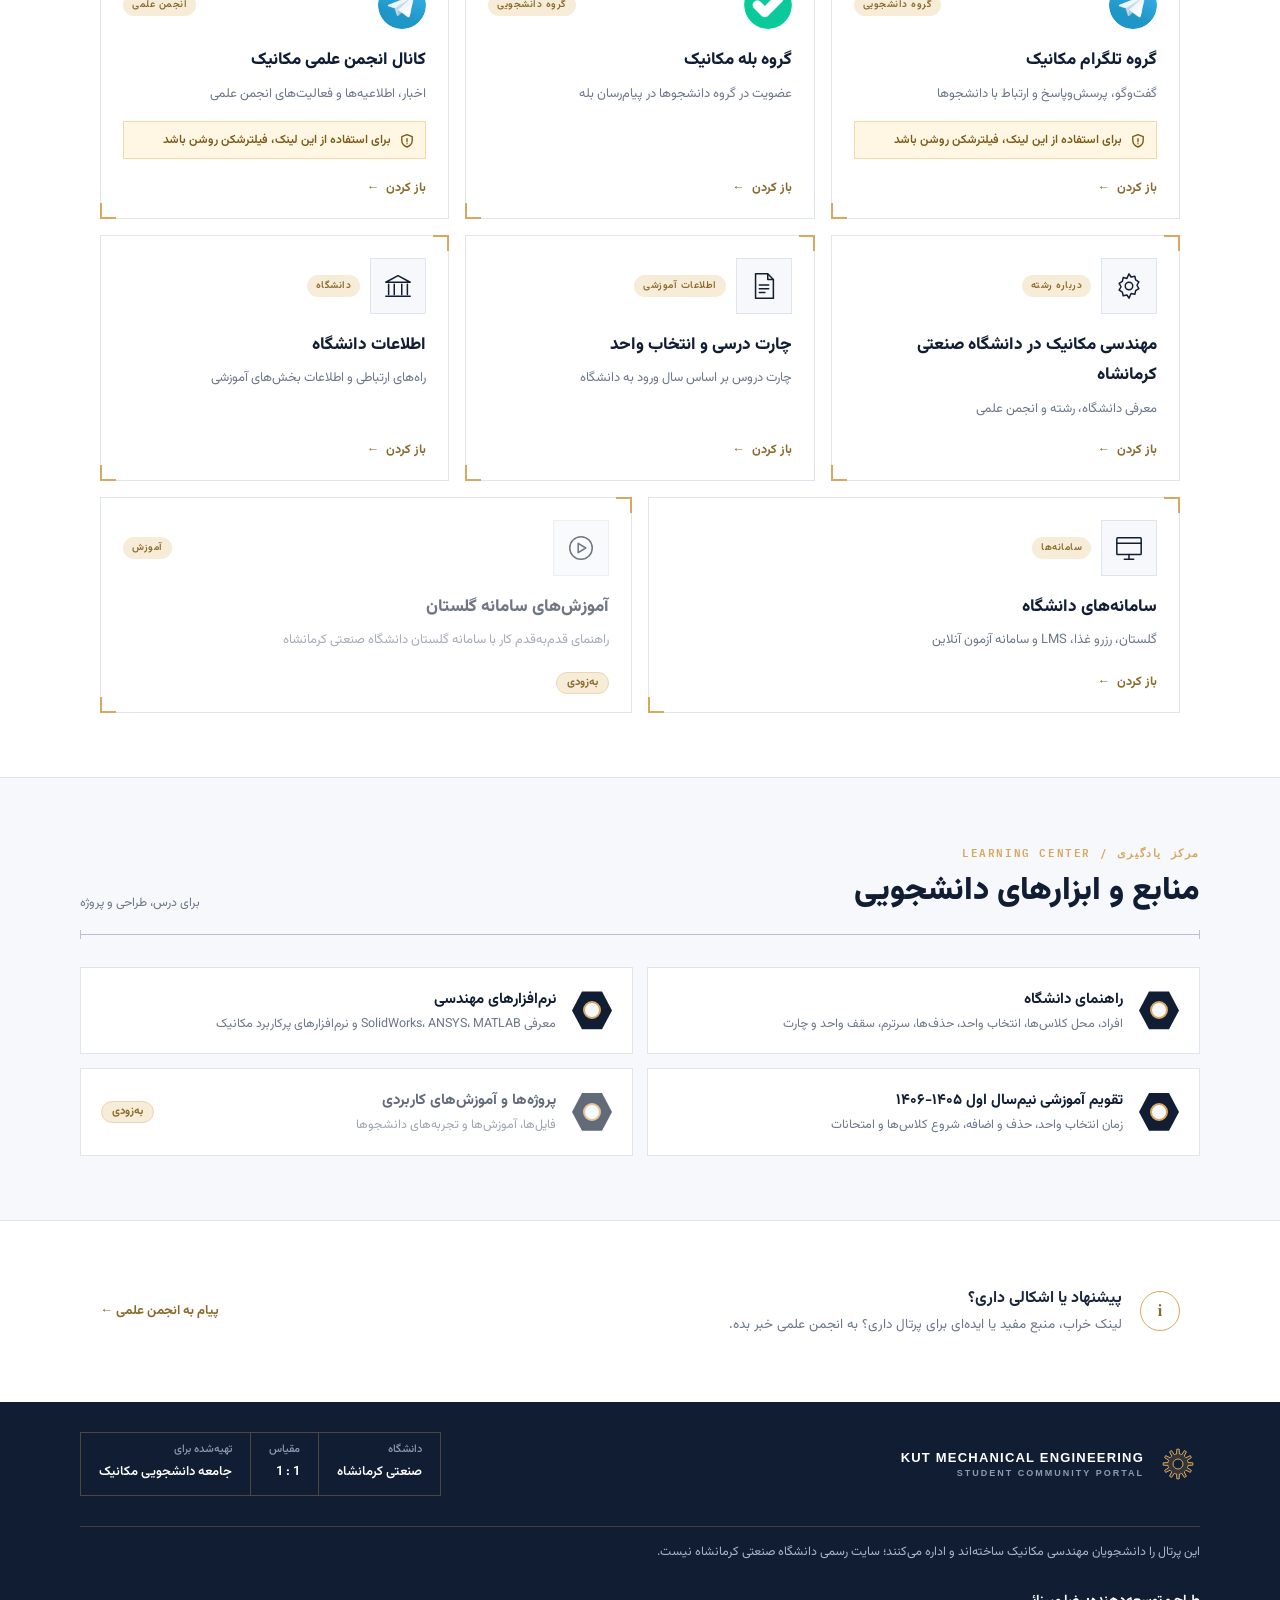
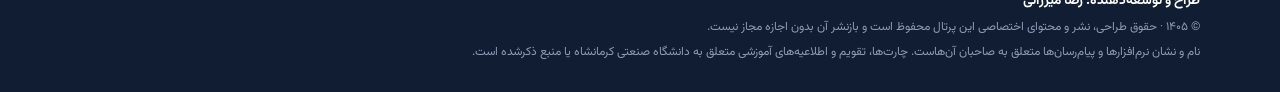
==== commit 2e26e9b7: "Update index.html" ====
--- a/index.html
+++ b/index.html
@@ -4,7 +4,7 @@
 <meta charset="utf-8">
 <meta name="viewport" content="width=device-width, initial-scale=1">
 <meta name="theme-color" content="#101d33">
-<title>KUT Mechanical Engineering | پرتال دانشجویان مکانیک</title>
+<title>KUT Mechanical Engineering | پورتال دانشجویان مکانیک</title>
 <link rel="preconnect" href="https://fonts.googleapis.com"><link rel="preconnect" href="https://fonts.gstatic.com" crossorigin>
 <link rel="stylesheet" href="https://fonts.googleapis.com/css2?family=Vazirmatn:wght@400;500;600;700;800;900&family=IBM+Plex+Mono:wght@500;600&display=swap">
 <link rel="stylesheet" href="style.css">
@@ -25,9 +25,9 @@
         <div class="hero-content">
           <div class="eyebrow"><span></span> KERMANSHAH UNIVERSITY OF TECHNOLOGY</div>
           <h1>مهندسی مکانیک،<br><em>یک مسیر؛</em> یک خانواده.</h1>
-          <p>به پرتال دانشجوهای مهندسی مکانیک دانشگاه صنعتی کرمانشاه خوش آمدید؛ نقطه شروعی برای ارتباط، یادگیری و دسترسی به منابع موردنیاز دوران دانشجویی.</p>
+          <p>به پورتال دانشجوهای مهندسی مکانیک دانشگاه صنعتی کرمانشاه خوش آمدید؛ نقطه شروعی برای ارتباط، یادگیری و دسترسی به منابع موردنیاز دوران دانشجویی.</p>
           <div class="hero-actions">
-            <a class="btn btn-primary" href="#links">ورود به بخش‌های پرتال <b>←</b></a>
+            <a class="btn btn-primary" href="#links">ورود به بخش‌های پورتال <b>←</b></a>
             <a class="btn btn-ghost" href="#new-students">ویژه ورودی‌های جدید</a>
           </div>
         </div>
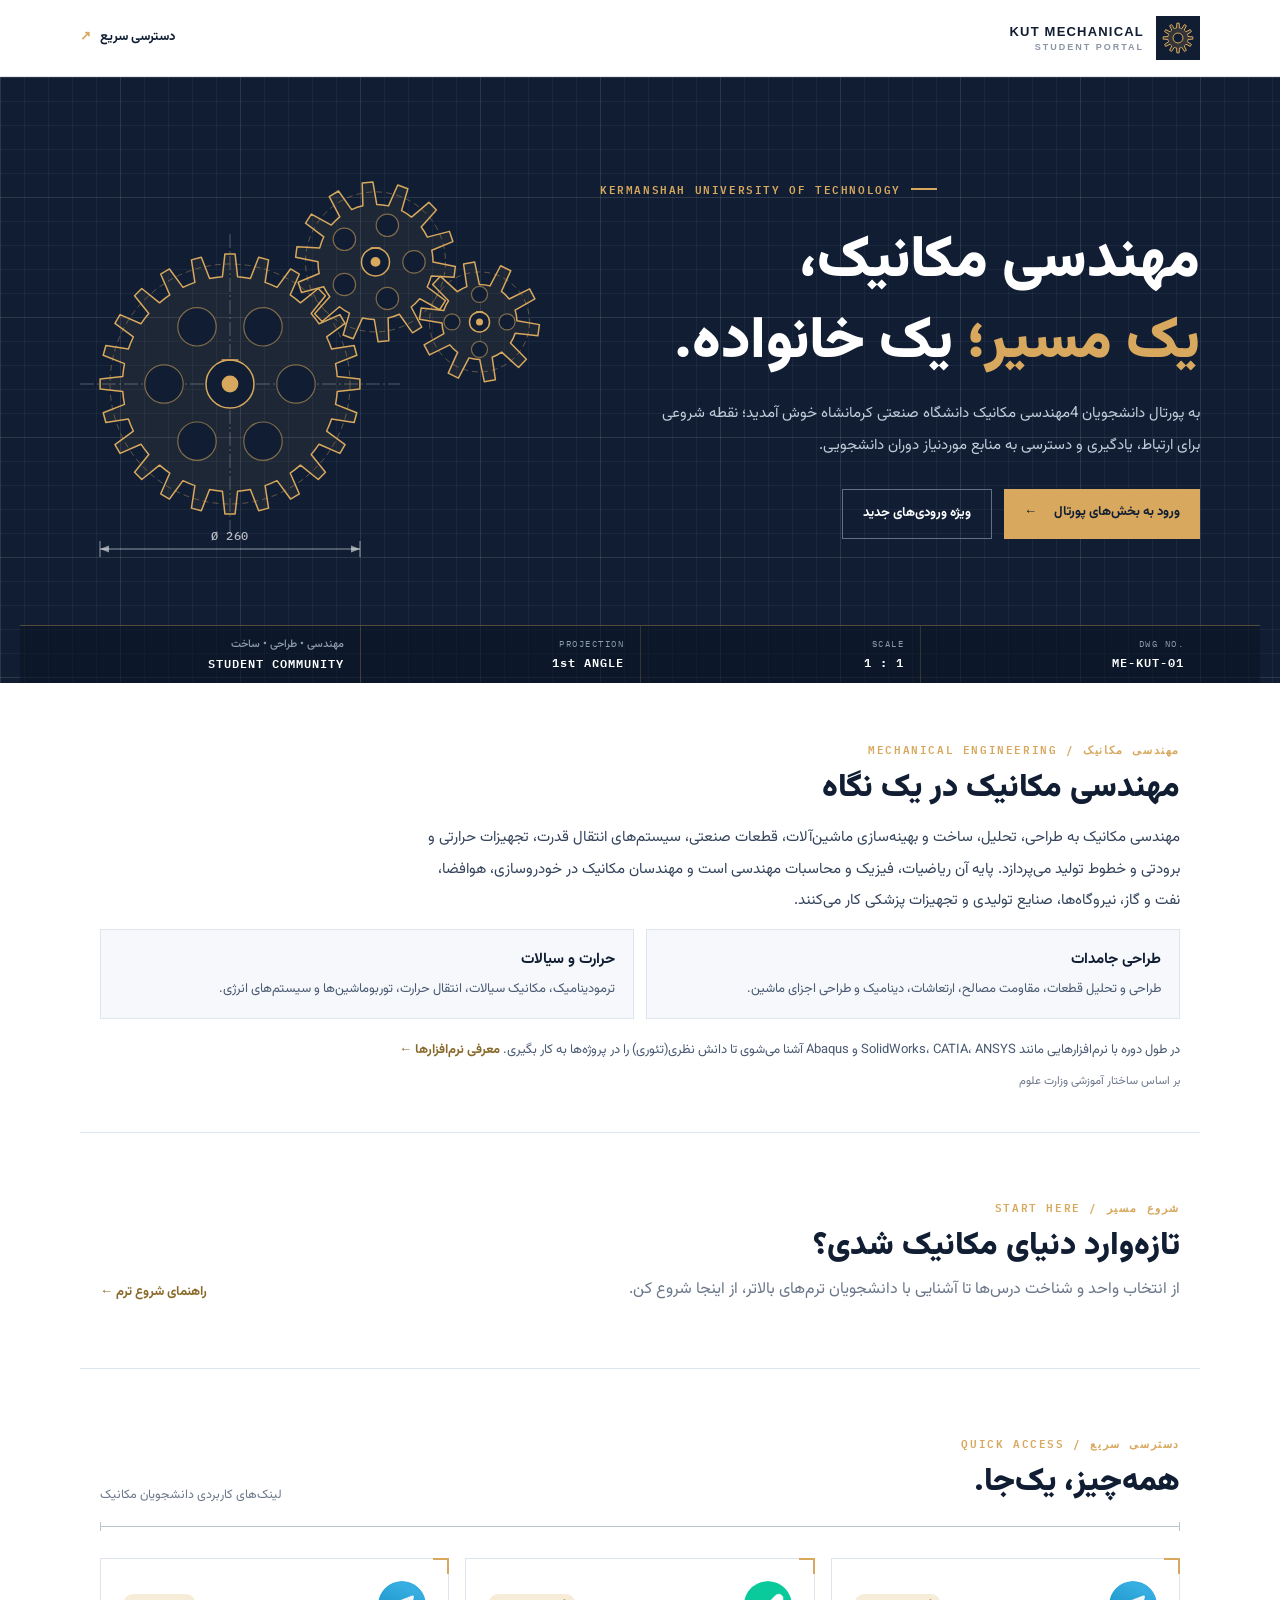
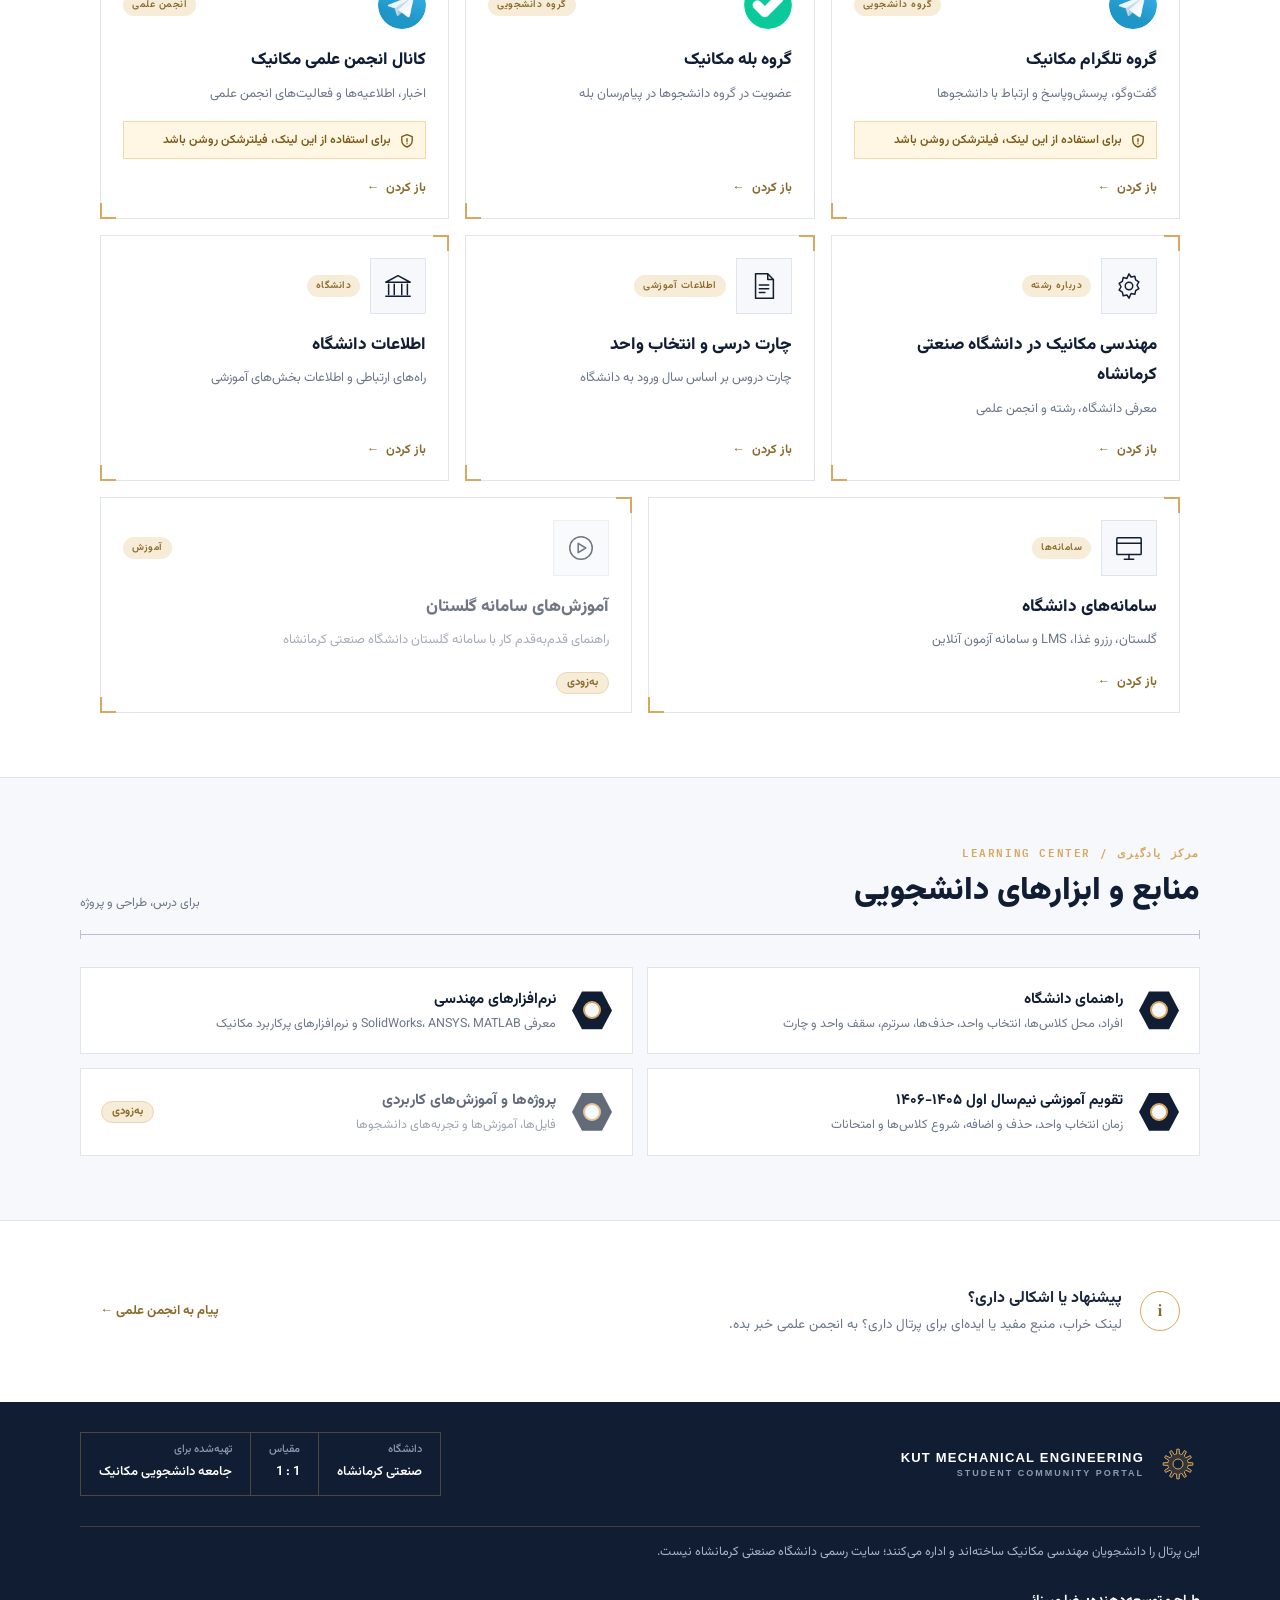
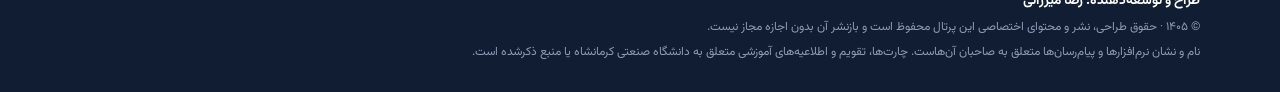
==== commit 82808417: "Update index.html" ====
--- a/index.html
+++ b/index.html
@@ -25,7 +25,7 @@
         <div class="hero-content">
           <div class="eyebrow"><span></span> KERMANSHAH UNIVERSITY OF TECHNOLOGY</div>
           <h1>مهندسی مکانیک،<br><em>یک مسیر؛</em> یک خانواده.</h1>
-          <p>به پورتال دانشجوهای مهندسی مکانیک دانشگاه صنعتی کرمانشاه خوش آمدید؛ نقطه شروعی برای ارتباط، یادگیری و دسترسی به منابع موردنیاز دوران دانشجویی.</p>
+          <p>به پورتال دانشجویان 4مهندسی مکانیک دانشگاه صنعتی کرمانشاه خوش آمدید؛ نقطه شروعی برای ارتباط، یادگیری و دسترسی به منابع موردنیاز دوران دانشجویی.</p>
           <div class="hero-actions">
             <a class="btn btn-primary" href="#links">ورود به بخش‌های پورتال <b>←</b></a>
             <a class="btn btn-ghost" href="#new-students">ویژه ورودی‌های جدید</a>
@@ -60,26 +60,26 @@
     <section class="about section-wrap" id="about">
       <div class="section-kicker">MECHANICAL ENGINEERING / مهندسی مکانیک</div>
       <h2>مهندسی مکانیک در یک نگاه</h2>
-      <p class="about-lead">مهندسی مکانیک به طراحی، تحلیل، ساخت و بهینه‌سازی ماشین‌آلات، قطعات صنعتی، سیستم‌های انتقال قدرت، تجهیزات حرارتی و برودتی و خطوط تولید می‌پردازد. پایه‌ی آن ریاضیات، فیزیک و محاسبات مهندسی است و مهندسان مکانیک در خودروسازی، هوافضا، نفت و گاز، نیروگاه‌ها، صنایع تولیدی و تجهیزات پزشکی کار می‌کنند.</p>
+      <p class="about-lead">مهندسی مکانیک به طراحی، تحلیل، ساخت و بهینه‌سازی ماشین‌آلات، قطعات صنعتی، سیستم‌های انتقال قدرت، تجهیزات حرارتی و برودتی و خطوط تولید می‌پردازد. پایه‌ آن ریاضیات، فیزیک و محاسبات مهندسی است و مهندسان مکانیک در خودروسازی، هوافضا، نفت و گاز، نیروگاه‌ها، صنایع تولیدی و تجهیزات پزشکی کار می‌کنند.</p>
       <div class="axes">
         <div><h3>طراحی جامدات</h3><p>طراحی و تحلیل قطعات، مقاومت مصالح، ارتعاشات، دینامیک و طراحی اجزای ماشین.</p></div>
         <div><h3>حرارت و سیالات</h3><p>ترمودینامیک، مکانیک سیالات، انتقال حرارت، توربوماشین‌ها و سیستم‌های انرژی.</p></div>
       </div>
-      <p class="about-note">در طول دوره با نرم‌افزارهایی مثل SolidWorks، CATIA، ANSYS و Abaqus آشنا می‌شوی تا دانش تئوری را در پروژه‌ها به کار بگیری. <a class="text-link" href="software.html" target="_blank" rel="noopener">معرفی نرم‌افزارها ←</a></p>
+      <p class="about-note">در طول دوره با نرم‌افزارهایی مانند SolidWorks، CATIA، ANSYS و Abaqus آشنا می‌شوی تا دانش نظری(تئوری) را در پروژه‌ها به کار بگیری. <a class="text-link" href="software.html" target="_blank" rel="noopener">معرفی نرم‌افزارها ←</a></p>
       <p class="about-src">بر اساس ساختار آموزشی وزارت علوم</p>
     </section>
 
     <section class="welcome section-wrap" id="new-students">
       <div class="welcome-row">
-        <div><div class="section-kicker">START HERE / شروع مسیر</div><h2>تازه وارد دنیای مکانیک شدی؟</h2>
-          <p>از انتخاب واحد و شناخت درس‌ها تا آشنایی با دانشجوهای ترم‌های بالاتر، از اینجا شروع کن.</p></div>
+        <div><div class="section-kicker">START HERE / شروع مسیر</div><h2>تازه‌وارد دنیای مکانیک شدی؟</h2>
+          <p>از انتخاب واحد و شناخت درس‌ها تا آشنایی با دانشجویان ترم‌های بالاتر، از اینجا شروع کن.</p></div>
         <a class="text-link" id="welcome-link" href="#resources">راهنمای شروع ترم <span>←</span></a>
       </div>
     </section>
 
     <section class="section-wrap" id="links">
       <div class="section-heading"><div><div class="section-kicker">QUICK ACCESS / دسترسی سریع</div><h2>همه‌چیز، یک‌جا.</h2></div>
-        <span class="heading-note">لینک‌های کاربردی دانشجوهای مکانیک</span></div>
+        <span class="heading-note">لینک‌های کاربردی دانشجویان مکانیک</span></div>
       <div class="dimline" aria-hidden="true"><i></i></div>
       <div class="card-grid" id="link-cards"></div>
     </section>
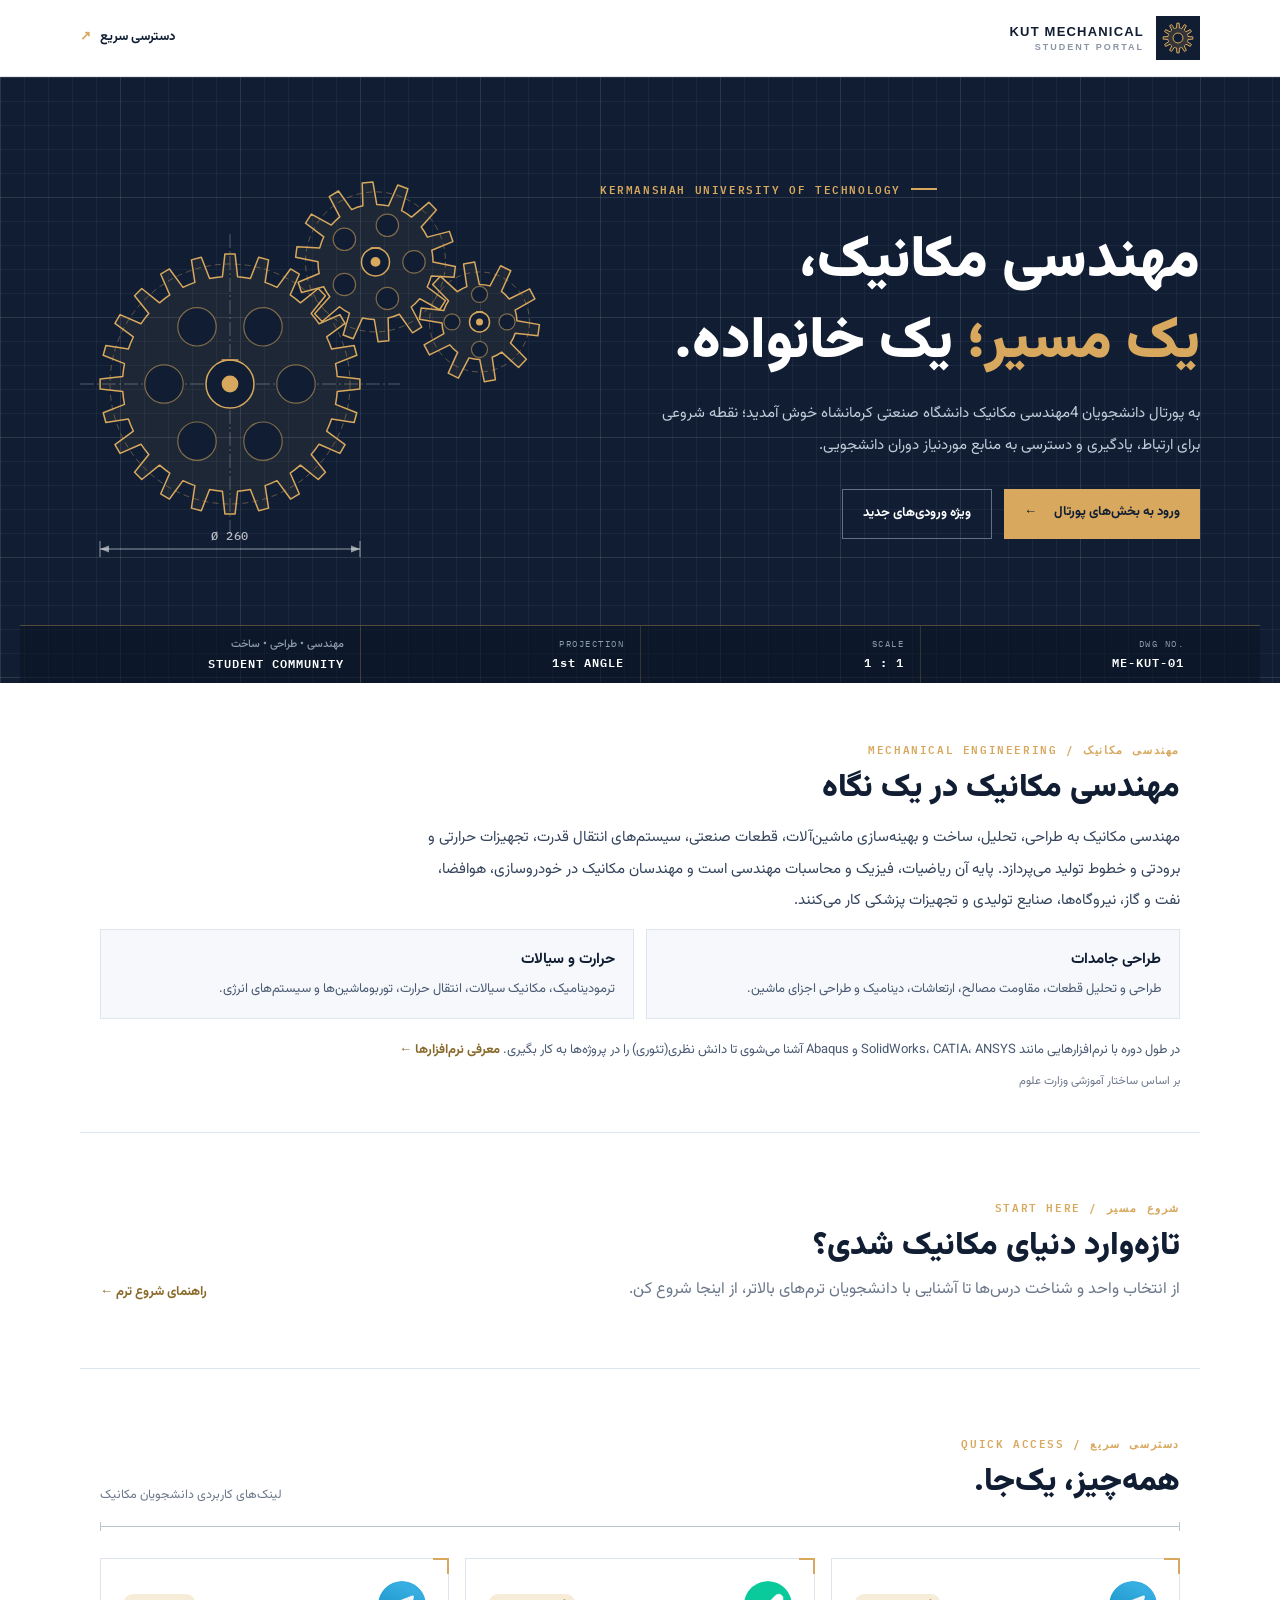
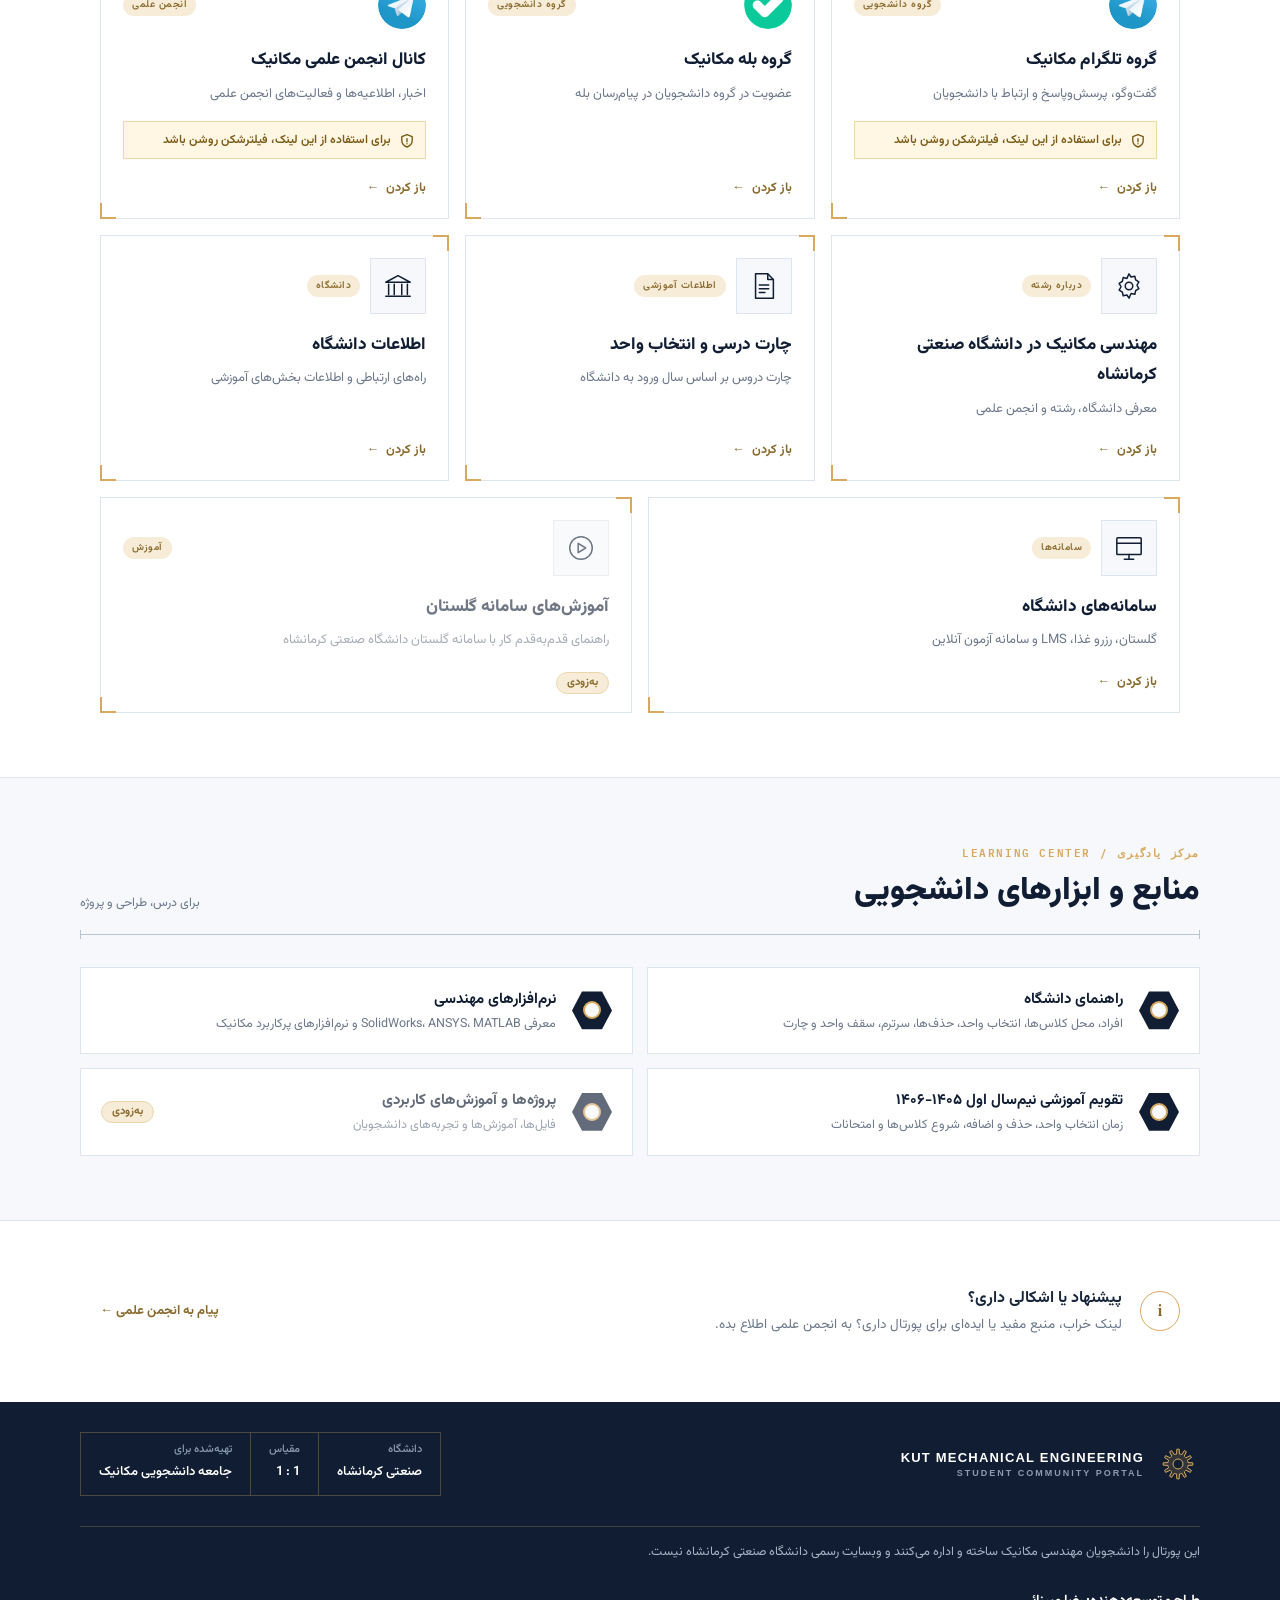
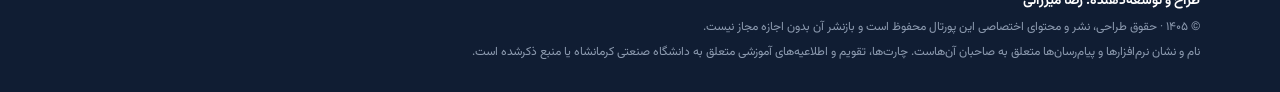
==== commit e1441730: "Update index.html" ====
--- a/index.html
+++ b/index.html
@@ -94,7 +94,7 @@
     <section class="notice section-wrap">
       <div class="notice-icon">i</div>
       <div><b>پیشنهاد یا اشکالی داری؟</b>
-        <p>لینک خراب، منبع مفید یا ایده‌ای برای پرتال داری؟ به انجمن علمی خبر بده.</p></div>
+        <p>لینک خراب، منبع مفید یا ایده‌ای برای پورتال داری؟ به انجمن علمی اطلاع بده.</p></div>
       <a id="contact-link" href="#" class="text-link">پیام به انجمن علمی ←</a>
     </section>
   </main>
@@ -103,8 +103,8 @@
     <div class="footer-brand"><span class="brand-mark"><svg viewBox="-24 -24 48 48"><path class="gm" d="M14.11 -2.01L20.94 -1.65L20.94 1.65L14.11 2.01A14.25 14.25 0 0 1 13.22 5.32L13.22 5.32L18.95 9.04L17.31 11.89L11.21 8.79A14.25 14.25 0 0 1 8.79 11.21L8.79 11.21L11.89 17.31L9.04 18.95L5.32 13.22A14.25 14.25 0 0 1 2.01 14.11L2.01 14.11L1.65 20.94L-1.65 20.94L-2.01 14.11A14.25 14.25 0 0 1 -5.32 13.22L-5.32 13.22L-9.04 18.95L-11.89 17.31L-8.79 11.21A14.25 14.25 0 0 1 -11.21 8.79L-11.21 8.79L-17.31 11.89L-18.95 9.04L-13.22 5.32A14.25 14.25 0 0 1 -14.11 2.01L-14.11 2.01L-20.94 1.65L-20.94 -1.65L-14.11 -2.01A14.25 14.25 0 0 1 -13.22 -5.32L-13.22 -5.32L-18.95 -9.04L-17.31 -11.89L-11.21 -8.79A14.25 14.25 0 0 1 -8.79 -11.21L-8.79 -11.21L-11.89 -17.31L-9.04 -18.95L-5.32 -13.22A14.25 14.25 0 0 1 -2.01 -14.11L-2.01 -14.11L-1.65 -20.94L1.65 -20.94L2.01 -14.11A14.25 14.25 0 0 1 5.32 -13.22L5.32 -13.22L9.04 -18.95L11.89 -17.31L8.79 -11.21A14.25 14.25 0 0 1 11.21 -8.79L11.21 -8.79L17.31 -11.89L18.95 -9.04L13.22 -5.32A14.25 14.25 0 0 1 14.11 -2.01Z"/><circle r="7" class="gh"/></svg></span><div><b>KUT MECHANICAL ENGINEERING</b><small>STUDENT COMMUNITY PORTAL</small></div></div>
     <div class="foot-cells"><div><small>دانشگاه</small><b>صنعتی کرمانشاه</b></div><div><small>مقیاس</small><b>1 : 1</b></div><div><small>تهیه‌شده برای</small><b>جامعه دانشجویی مکانیک</b></div></div>
   </div>
-  <p class="disclaimer">این پرتال را دانشجویان مهندسی مکانیک ساخته‌اند و اداره می‌کنند؛ سایت رسمی دانشگاه صنعتی کرمانشاه نیست.</p>
-  <div class="credit"><p><b>طراح و توسعه‌دهنده: رضا میرزائی</b></p><p>© ۱۴۰۵ · حقوق طراحی، نشر و محتوای اختصاصی این پرتال محفوظ است و بازنشر آن بدون اجازه مجاز نیست.</p><p>نام و نشان نرم‌افزارها و پیام‌رسان‌ها متعلق به صاحبان آن‌هاست. چارت‌ها، تقویم و اطلاعیه‌های آموزشی متعلق به دانشگاه صنعتی کرمانشاه یا منبع ذکرشده است.</p></div></footer>
+  <p class="disclaimer">این پورتال را دانشجویان مهندسی مکانیک ساخته‌ و اداره می‌کنند و وبسایت رسمی دانشگاه صنعتی کرمانشاه نیست.</p>
+  <div class="credit"><p><b>طراح و توسعه‌دهنده: رضا میرزائی</b></p><p>© ۱۴۰۵ · حقوق طراحی، نشر و محتوای اختصاصی این پورتال محفوظ است و بازنشر آن بدون اجازه مجاز نیست.</p><p>نام و نشان نرم‌افزارها و پیام‌رسان‌ها متعلق به صاحبان آن‌هاست. چارت‌ها، تقویم و اطلاعیه‌های آموزشی متعلق به دانشگاه صنعتی کرمانشاه یا منبع ذکرشده است.</p></div></footer>
 
   <div class="modal" id="modal" hidden>
     <div class="sheet" role="dialog" aria-modal="true" aria-labelledby="modal-title">
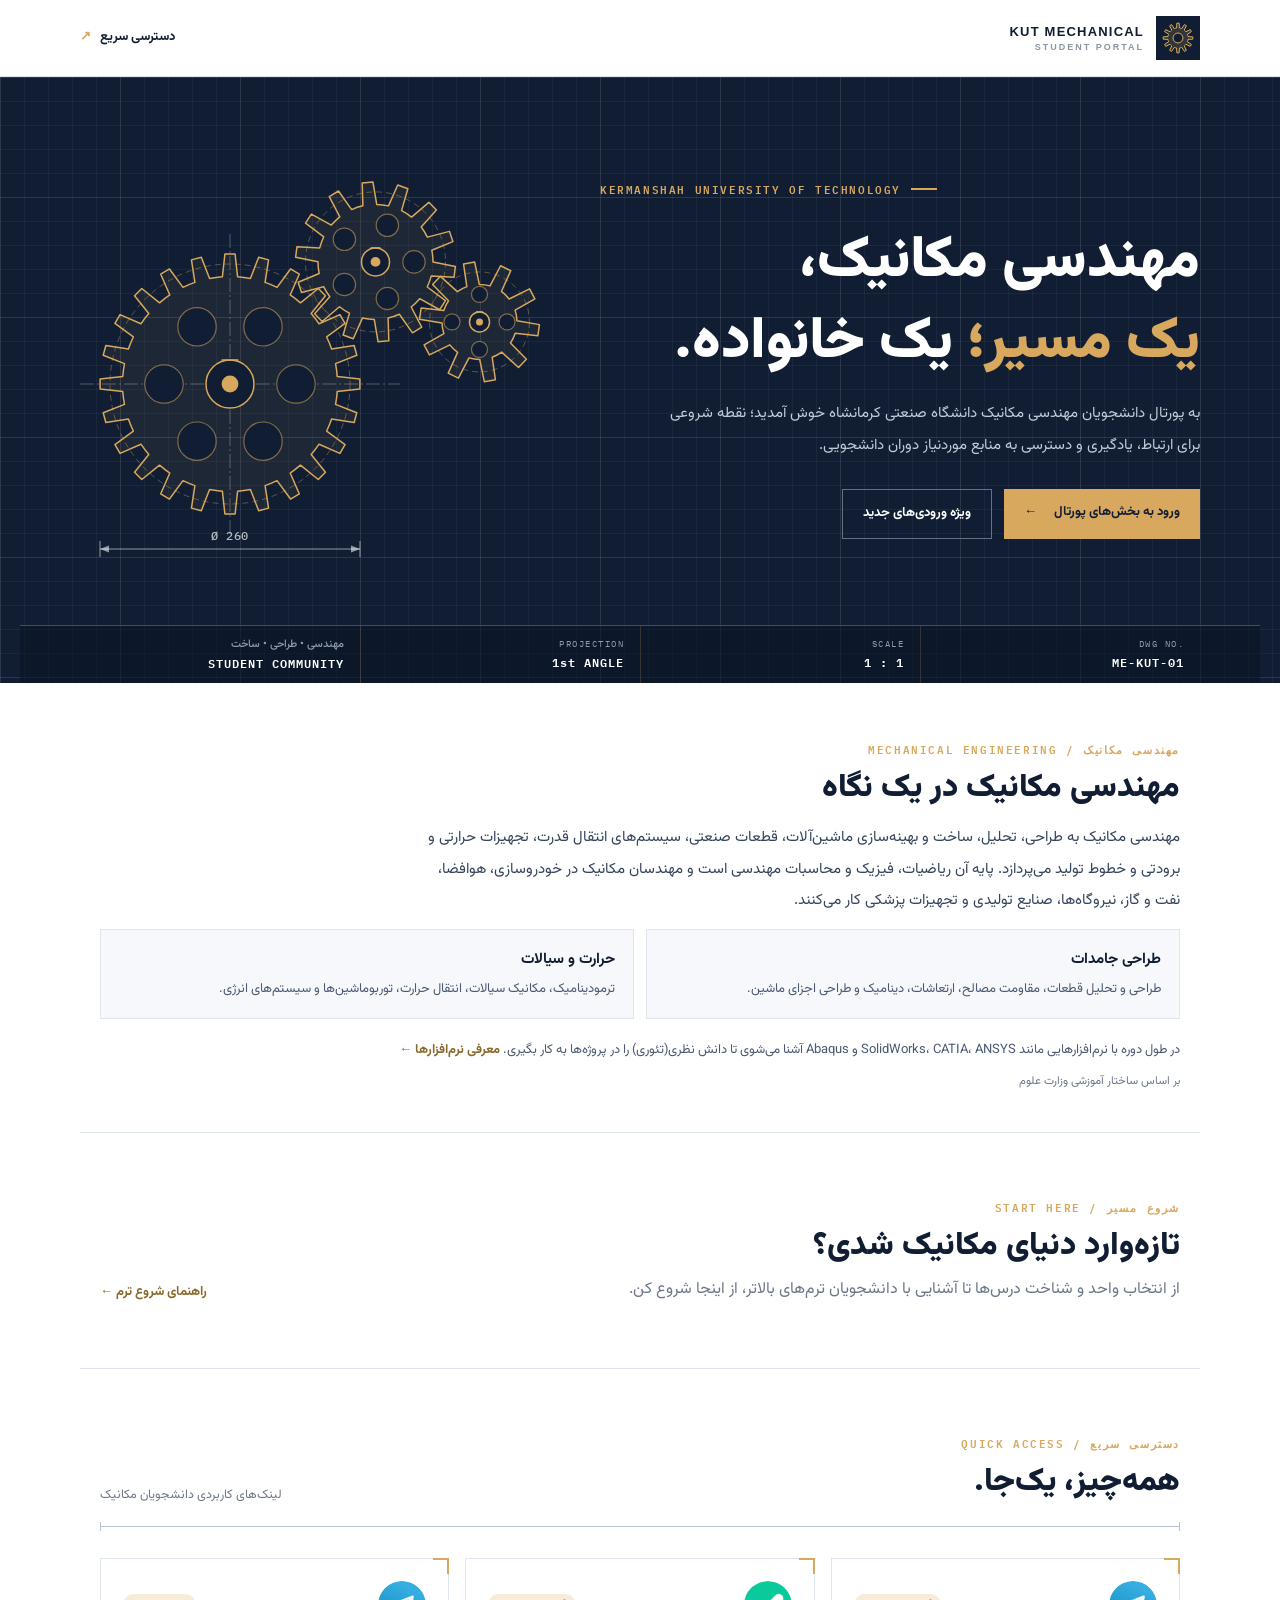
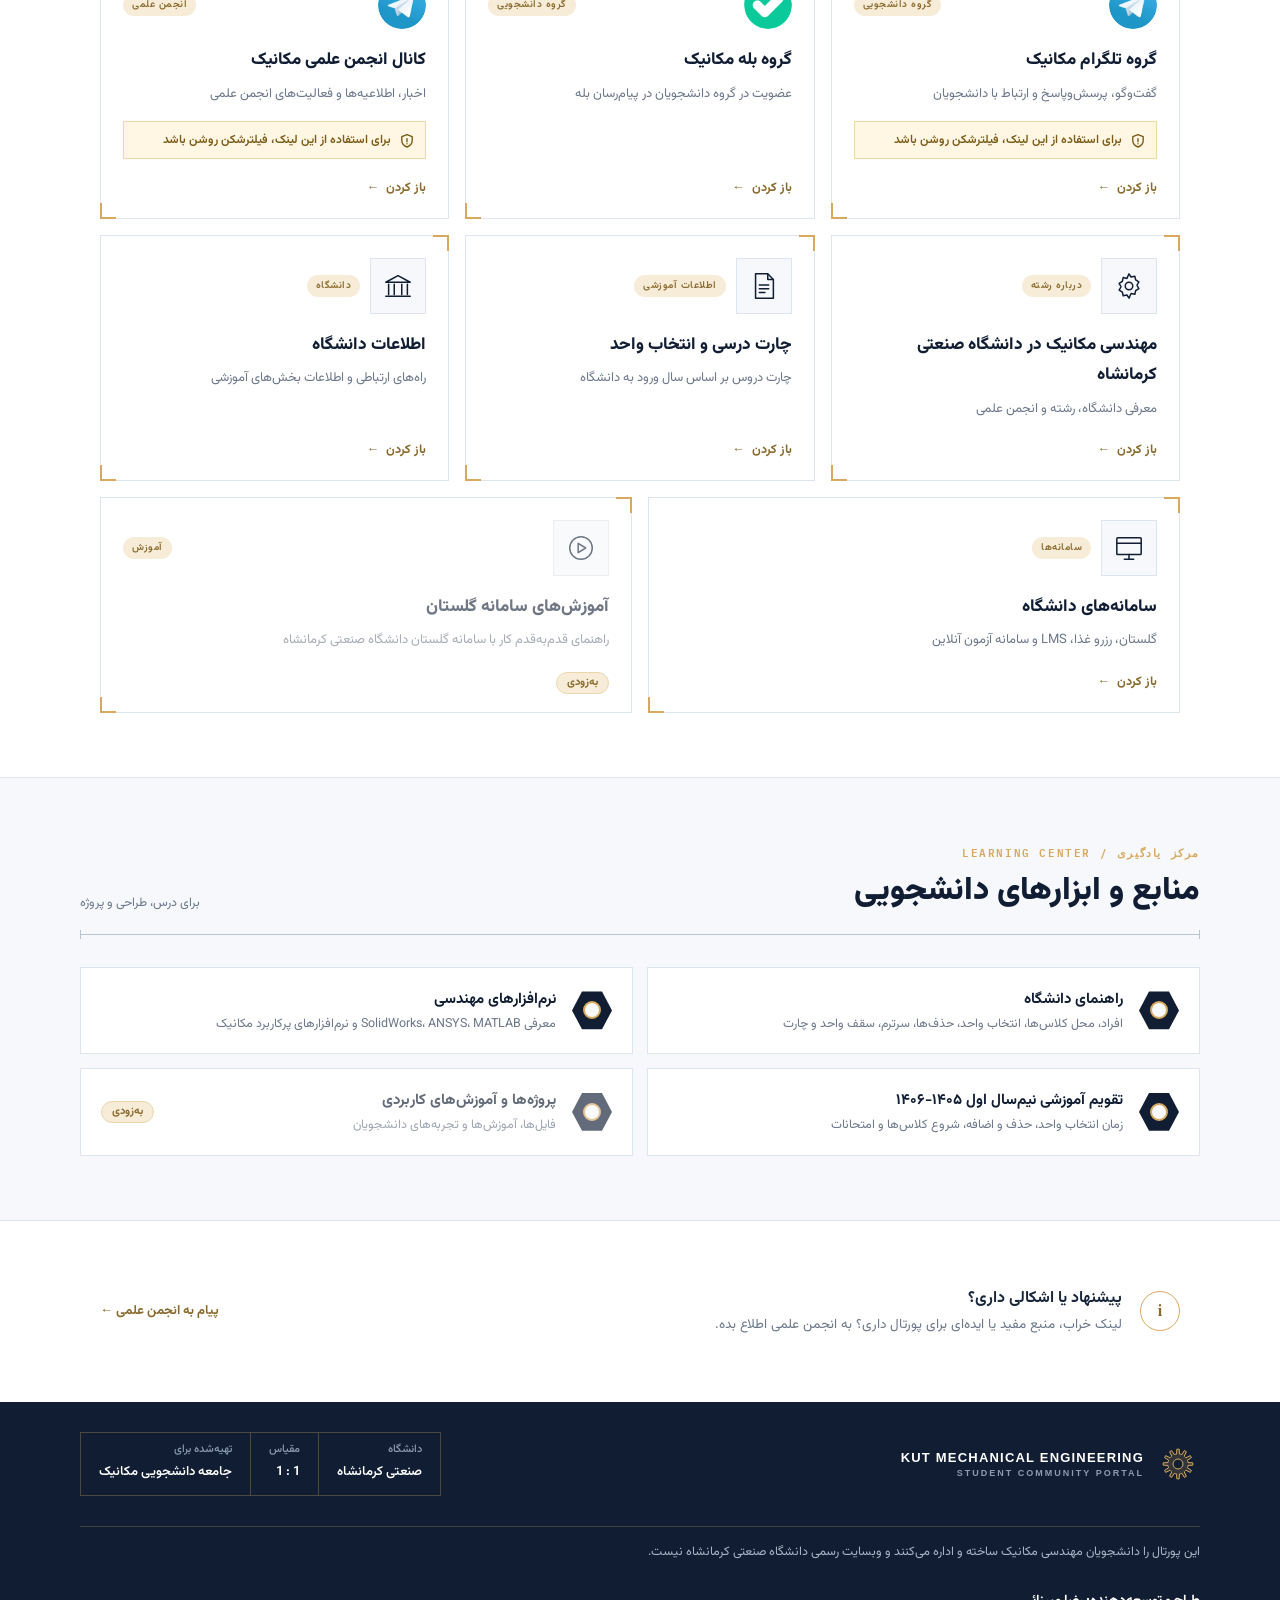
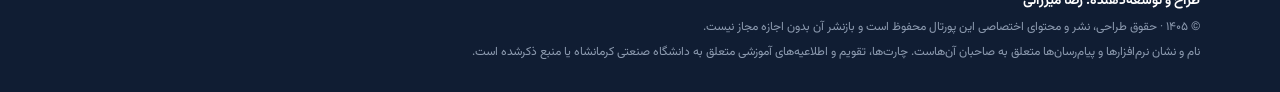
==== commit 1e7e94ba: "Update index.html" ====
--- a/index.html
+++ b/index.html
@@ -25,7 +25,7 @@
         <div class="hero-content">
           <div class="eyebrow"><span></span> KERMANSHAH UNIVERSITY OF TECHNOLOGY</div>
           <h1>مهندسی مکانیک،<br><em>یک مسیر؛</em> یک خانواده.</h1>
-          <p>به پورتال دانشجویان 4مهندسی مکانیک دانشگاه صنعتی کرمانشاه خوش آمدید؛ نقطه شروعی برای ارتباط، یادگیری و دسترسی به منابع موردنیاز دوران دانشجویی.</p>
+          <p>به پورتال دانشجویان مهندسی مکانیک دانشگاه صنعتی کرمانشاه خوش آمدید؛ نقطه شروعی برای ارتباط، یادگیری و دسترسی به منابع موردنیاز دوران دانشجویی.</p>
           <div class="hero-actions">
             <a class="btn btn-primary" href="#links">ورود به بخش‌های پورتال <b>←</b></a>
             <a class="btn btn-ghost" href="#new-students">ویژه ورودی‌های جدید</a>
